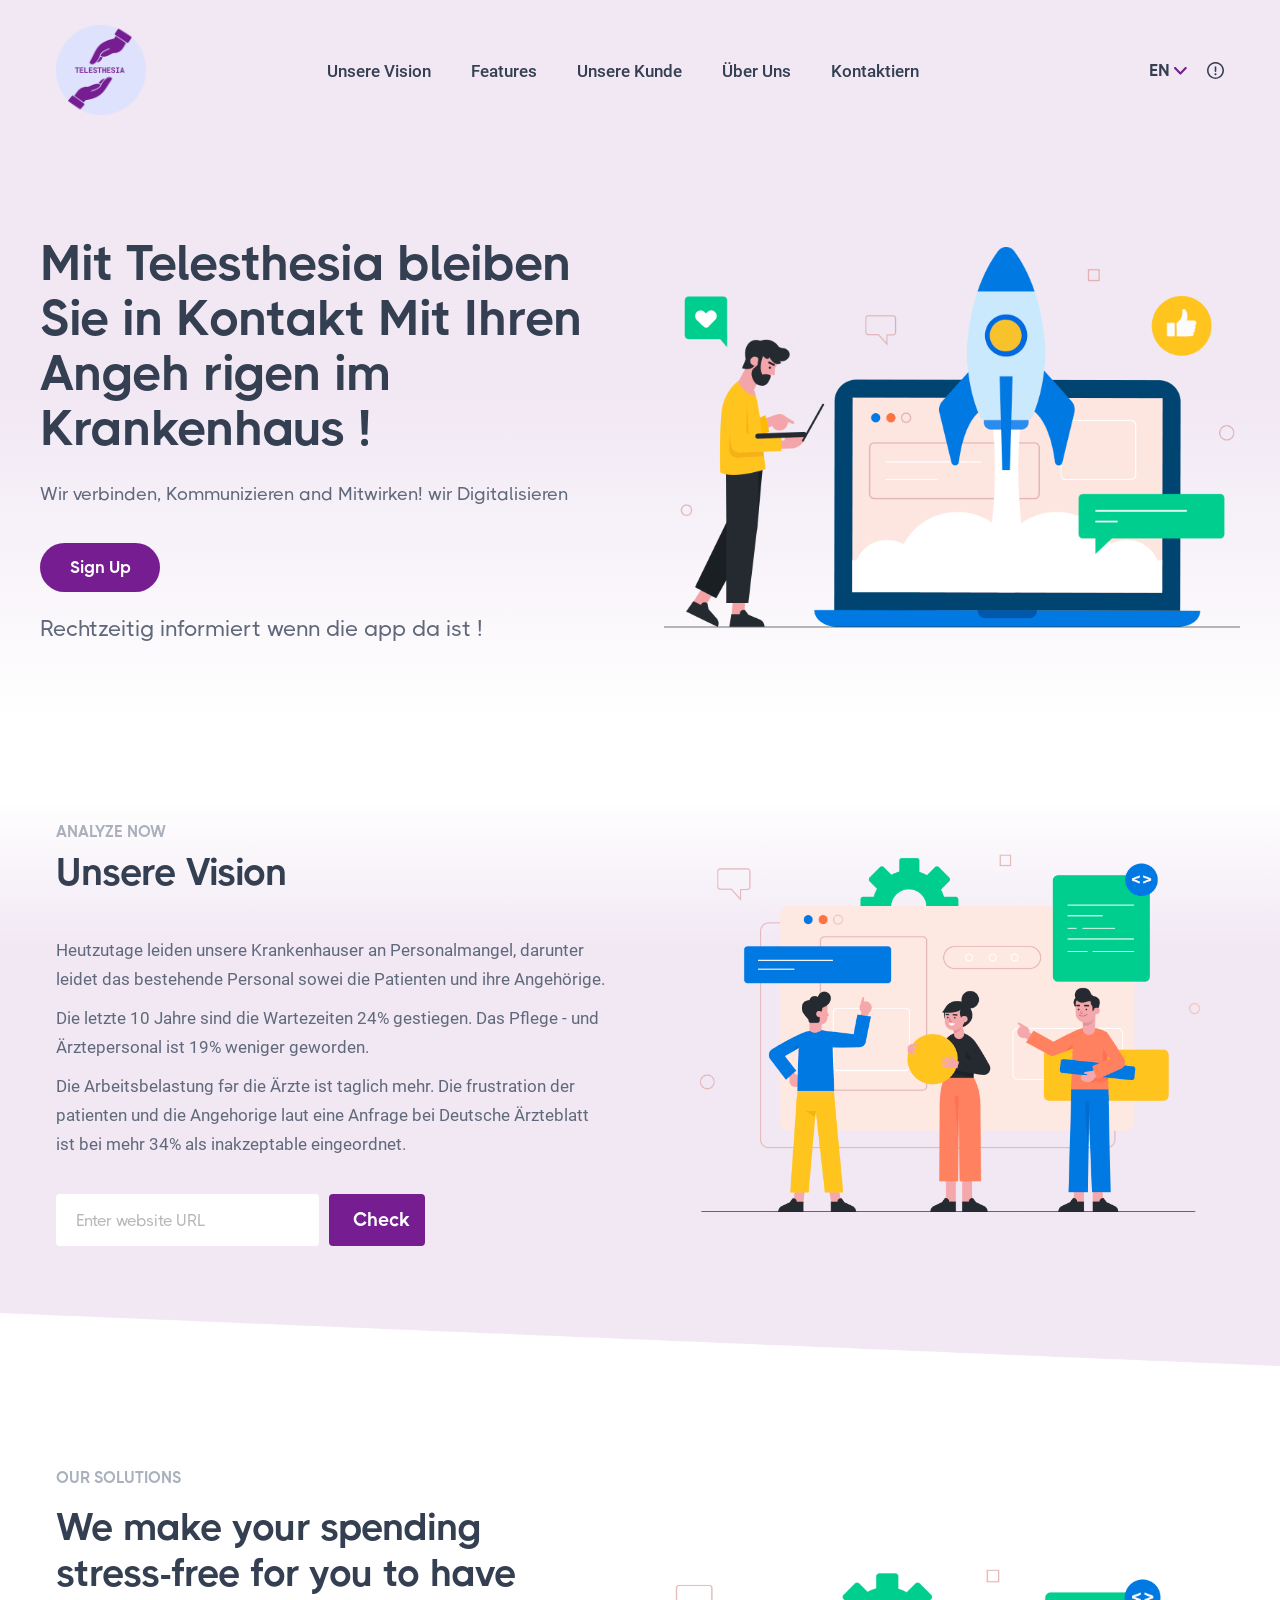
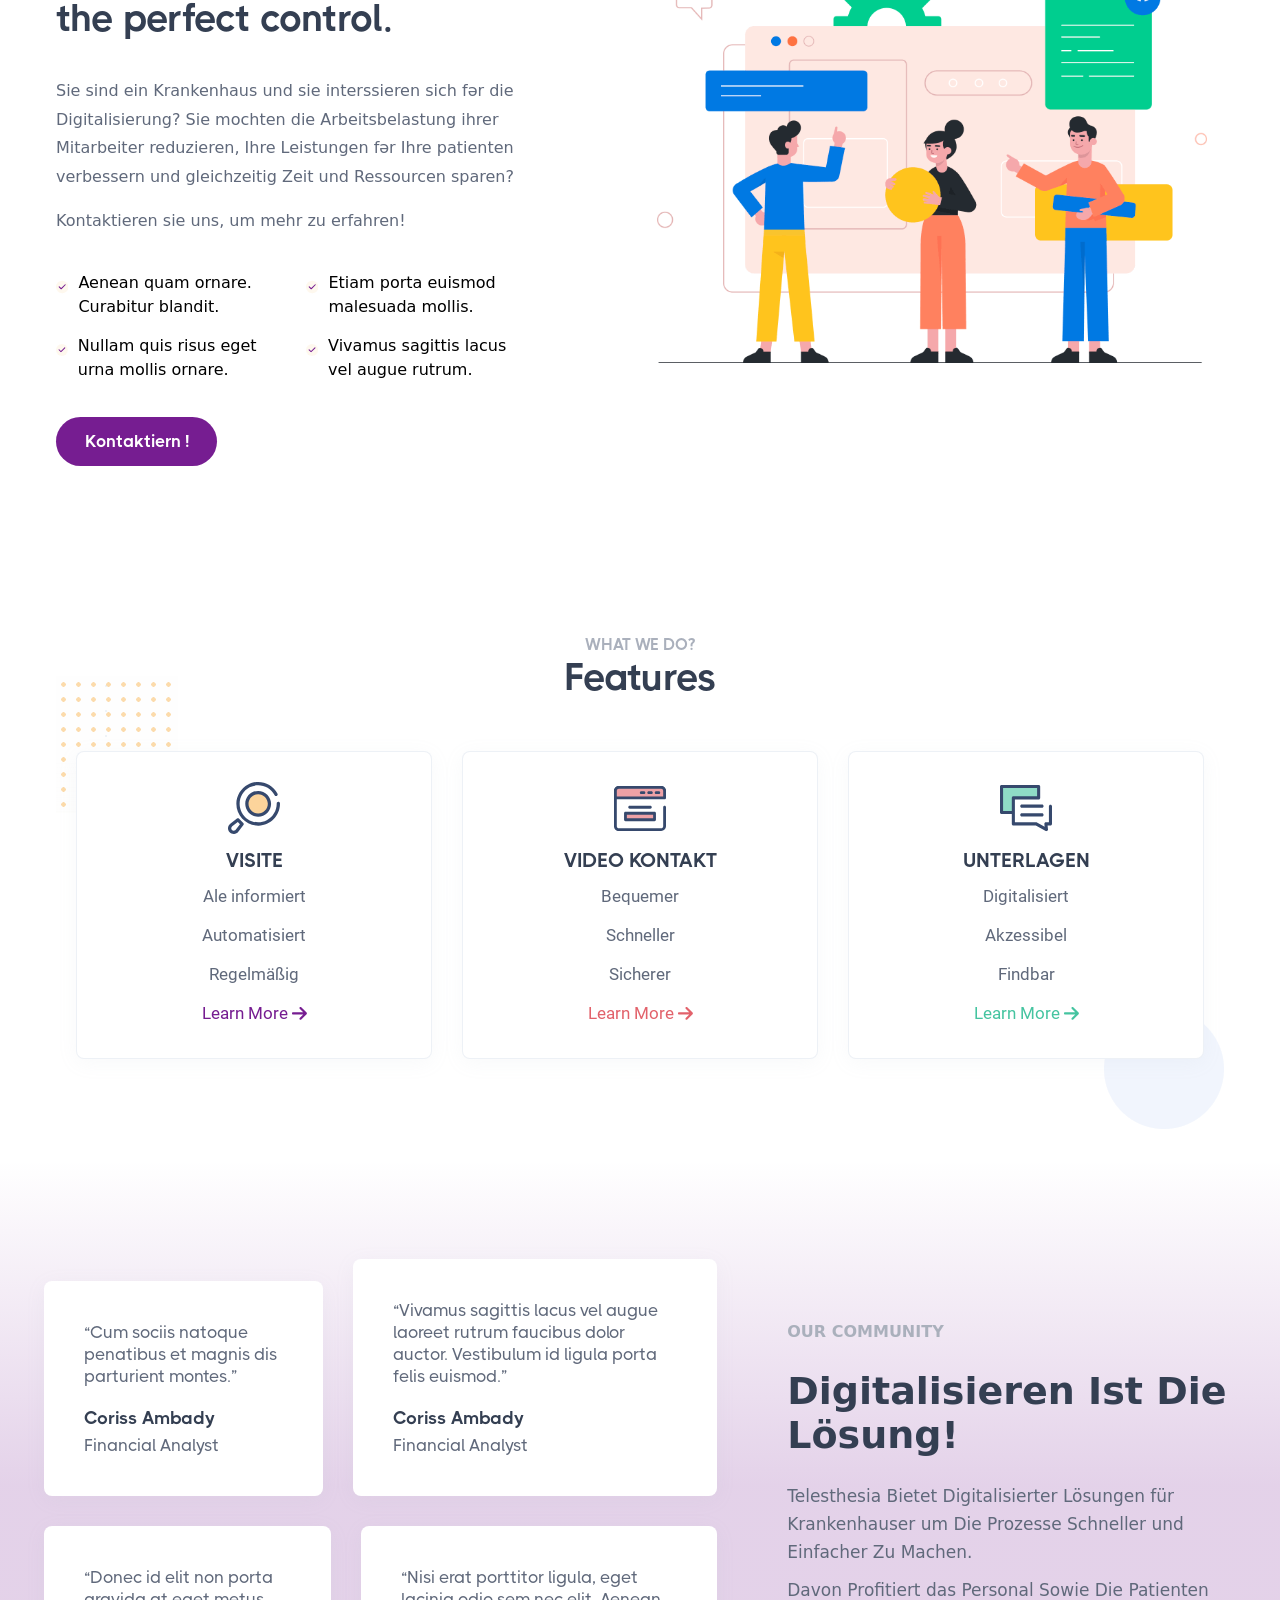
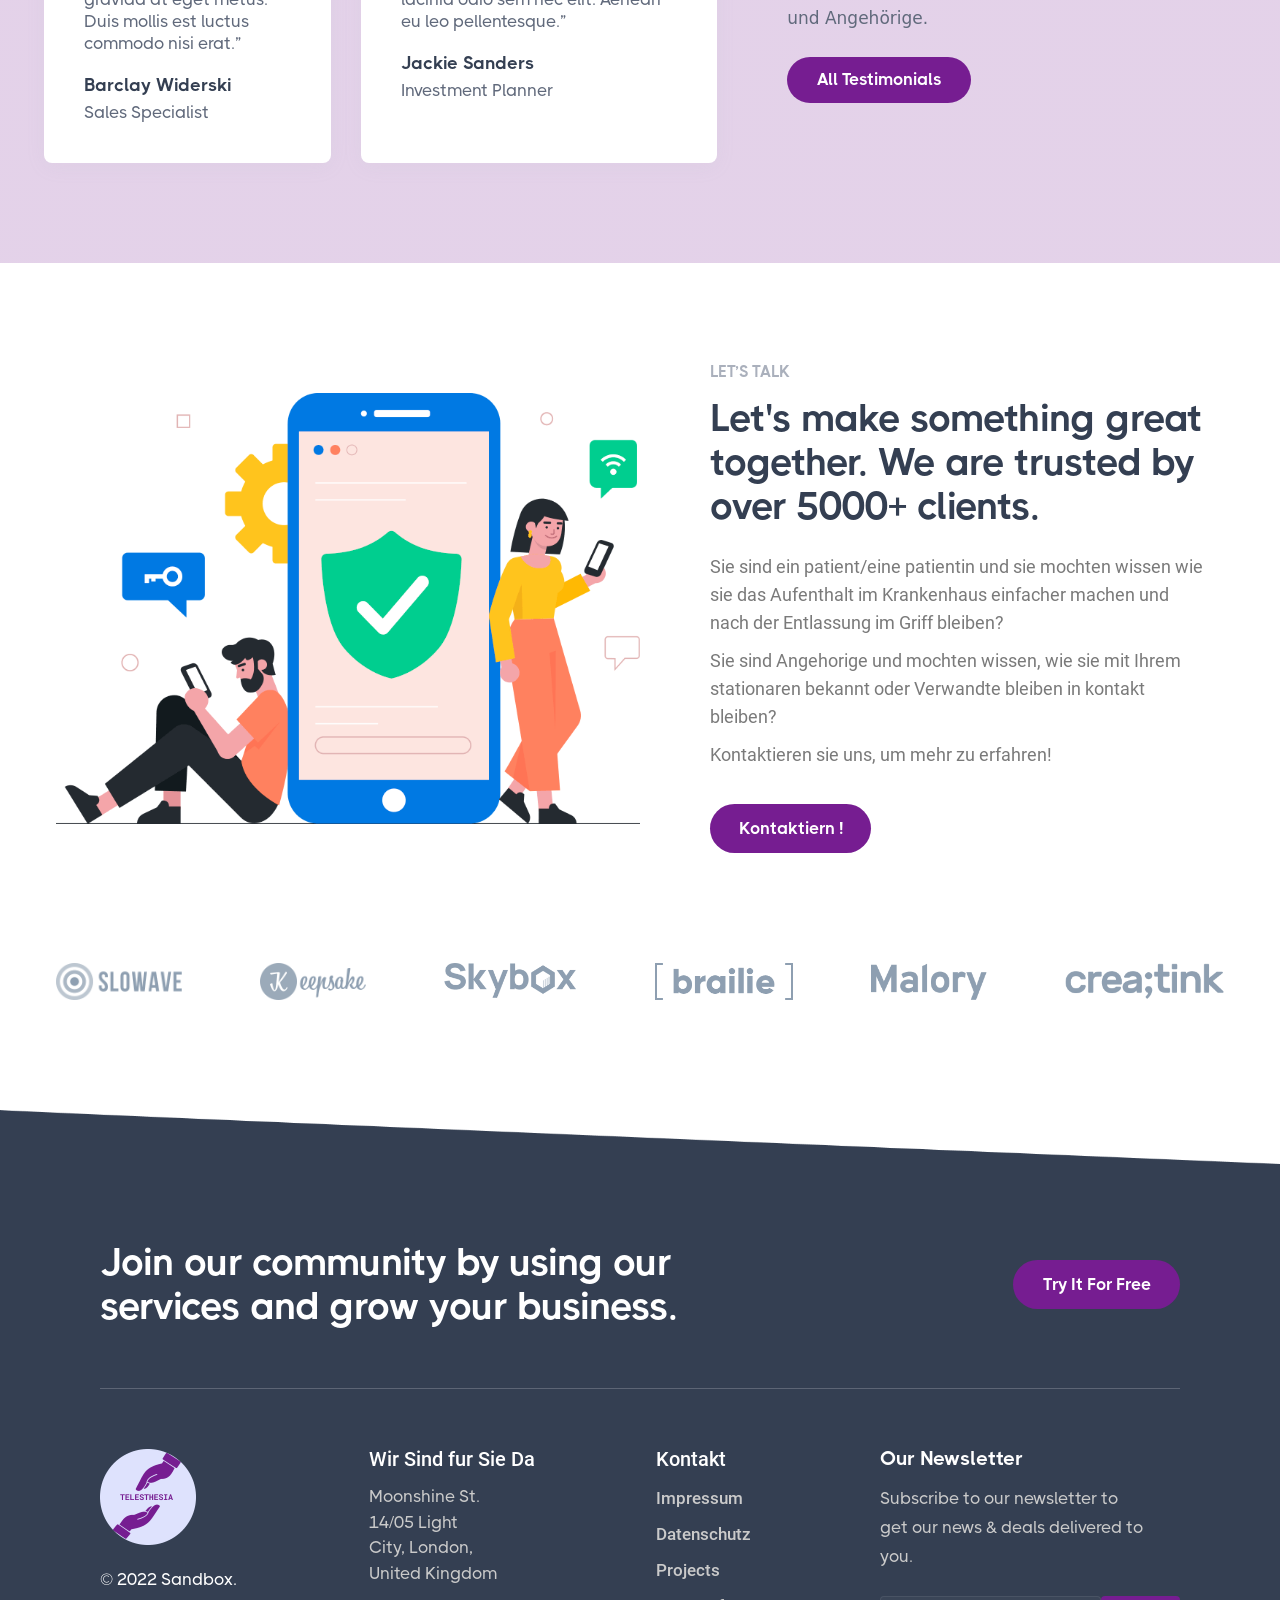
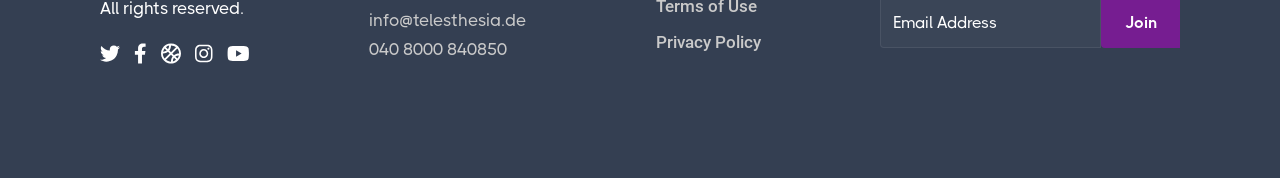
==== index.html @ b887daf3 "add project on github" ====
<!doctype html>
<html lang="en">

<head>
  <meta charset="utf-8" />
  <meta name="description" content="for practice.">
  <meta name="viewport" content="width=device-width,initial-scale=1" />
  <title>TELESTHESIA</title>
  <link rel="stylesheet" href="./assets/css/output.css" />

</head>

<body class="overflow-x-hidden">
  <header id="navbar"
    class="w-full h-auto py-10 items-center lg:py-20 bg-transparent fixed top-0 left-0 z-50 transition-all duration-300">
    <div class="container w-full items-center   ">

      <div
        class="inner relative flex justify-between items-center xxsm:w-full xsm:w-full sm:w-full w-full h-60 lg:h-100">

        <a href="#" class="w-60 h-60 lg:w-90 lg:h-90 shrink-0 flex items-center">
          <img src="./assets/images/LOGO@2x.png" alt="logo" class="w-full h-auto object-contain">
        </a>

        <nav id="mobile-menu"
          class="hidden absolute top-full left-0 w-full bg-white h-auto shadow-xl border-t border-gray-100 lg:border-none lg:shadow-none lg:bg-transparent lg:static lg:block lg:w-auto mt-4 lg:mt-0 rounded-b-lg lg:rounded-none z-40">
          <ul class="flex flex-col lg:flex-row   gap-20 lg:gap-40 py-25 lg:py-0 items-center justify-center">
            <li
              class="font-roboto font-bold text-[17px] h-26 leading-29 text-body border-b-2 border-transparent hover:text-primary hover:border-b-primary transition-all duration-300 ease-in-out">
              <a href="#">Unsere Vision</a>
            </li>
            <li
              class="font-roboto font-bold text-[17px] h-26 leading-29 text-body border-b-2 border-transparent hover:text-primary hover:border-b-primary transition-all duration-300 ease-in-out">
              <a href="#">Features</a>
            </li>
            <li
              class="font-roboto font-bold text-[17px] h-26 leading-29 text-body border-b-2 border-transparent hover:text-primary hover:border-b-primary transition-all duration-300 ease-in-out">
              <a href="#">Unsere Kunde</a>
            </li>
            <li
              class="font-roboto font-bold text-[17px] h-26 leading-29 text-body border-b-2 border-transparent hover:text-primary hover:border-b-primary transition-all duration-300 ease-in-out">
              <a href="#">Über Uns</a>
            </li>
            <li
              class="font-roboto font-bold text-[17px] h-26 leading-29 text-body border-b-2 border-transparent hover:text-primary hover:border-b-primary transition-all duration-300 ease-in-out">
              <a href="#">Kontaktiern</a>
            </li>
          </ul>
        </nav>






        <div class="flex flex-row items-center gap-10 sm:gap-20">

          <div class="h-30 w-30">
            <button id="menu-btn" class="block lg:hidden text-primary focus:outline-none z-50">
              <svg class="w-30 h-30 sm:w-30 sm:h-30" fill="none" stroke="currentColor" viewBox="0 0 24 24"
                xmlns="http://www.w3.org/2000/svg">
                <path stroke-linecap="round" stroke-linejoin="round" stroke-width="2" d="M4 6h16M4 12h16M4 18h16">
                </path>
              </svg>
            </button>
          </div>

          <div class="w-auto h-29 flex flex-row gap-15 sm:gap-20 items-center">

            <div class="relative flex items-center">

              <button id="lang-btn"
                class="w-auto h-auto flex flex-row gap-4 items-center cursor-pointer focus:outline-none">
                <p id="current-lang" class="font-thicccboi font-bold text-[15px] sm:text-[17px] leading-29 text-body">EN
                </p>
                <svg width="13" height="8" viewBox="0 0 13 8" fill="none" xmlns="http://www.w3.org/2000/svg"
                  class="mt-1">
                  <path
                    d="M6.375 7.4375C6.64062 7.4375 6.90625 7.33789 7.13867 7.13867L12.4512 1.82617C12.6504 1.62695 12.75 1.36133 12.75 1.0625C12.75 0.796875 12.6504 0.53125 12.4512 0.298828C12.2188 0.0996094 11.9531 0 11.6875 0C11.3887 0 11.123 0.0996094 10.9238 0.298828L6.375 4.88086L1.82617 0.298828C1.59375 0.0996094 1.32812 0 1.0625 0C0.763672 0 0.498047 0.0996094 0.298828 0.298828C0.0996094 0.53125 0 0.796875 0 1.0625C0 1.36133 0.0996094 1.62695 0.298828 1.82617L5.61133 7.13867C5.81055 7.33789 6.07617 7.4375 6.375 7.4375Z"
                    fill="#761D91" />
                </svg>
              </button>

              <div id="lang-menu"
                class="hidden absolute top-full right-0 mt-15 bg-white shadow-lg border border-gray-100 rounded-md overflow-hidden z-50 min-w-80">
                <ul class="flex flex-col text-center">
                  <li><a href="#"
                      class="lang-option block px-15 py-10 font-thicccboi font-bold text-[15px] text-body hover:bg-gray-50 hover:text-primary transition-colors">EN</a>
                  </li>
                  <li><a href="#"
                      class="lang-option block px-15 py-10 font-thicccboi font-bold text-[15px] text-body hover:bg-gray-50 hover:text-primary transition-colors">DE</a>
                  </li>

                </ul>
              </div>

            </div>

            <svg width="17" height="17" viewBox="0 0 17 17" fill="none" xmlns="http://www.w3.org/2000/svg"
              class="cursor-pointer">
              <path
                d="M8.5 0C10.0938 0.0332031 11.5215 0.431641 12.7832 1.16211C14.0449 1.92578 15.0742 2.95508 15.8379 4.2168C16.5684 5.47852 16.9668 6.90625 17 8.5C16.9668 10.0938 16.5684 11.5215 15.8379 12.7832C15.0742 14.0781 14.0449 15.1074 12.7832 15.8379C11.5215 16.6016 10.0938 17 8.5 17C6.90625 17 5.47852 16.6016 4.2168 15.8379C2.92188 15.1074 1.89258 14.0781 1.16211 12.7832C0.398438 11.5215 0 10.0938 0 8.5C0 6.90625 0.398438 5.47852 1.16211 4.2168C1.89258 2.95508 2.92188 1.92578 4.2168 1.16211C5.47852 0.431641 6.90625 0.0332031 8.5 0ZM8.5 15.4062C10.4258 15.373 12.0527 14.709 13.3809 13.3809C14.6758 12.0859 15.3398 10.459 15.4062 8.5C15.3398 6.57422 14.6758 4.94727 13.3809 3.61914C12.0527 2.32422 10.4258 1.66016 8.5 1.59375C6.54102 1.66016 4.91406 2.32422 3.61914 3.61914C2.29102 4.94727 1.62695 6.57422 1.59375 8.5C1.62695 10.459 2.29102 12.0859 3.61914 13.3809C4.91406 14.709 6.54102 15.373 8.5 15.4062ZM8.5 10.0938C8.00195 10.0605 7.73633 9.79492 7.70312 9.29688V5.04688C7.73633 4.58203 8.00195 4.31641 8.5 4.25C8.96484 4.31641 9.23047 4.58203 9.29688 5.04688V9.29688C9.23047 9.79492 8.96484 10.0605 8.5 10.0938ZM8.5 11.1895C8.76562 11.1895 9.03125 11.2891 9.23047 11.4883C9.42969 11.6875 9.5293 11.9531 9.5293 12.252C9.5293 12.5508 9.42969 12.7832 9.23047 12.9824C9.03125 13.1816 8.76562 13.2812 8.5 13.2812C8.20117 13.2812 7.96875 13.1816 7.76953 12.9824C7.57031 12.7832 7.4707 12.5508 7.4707 12.252C7.4707 11.9531 7.57031 11.6875 7.76953 11.4883C7.96875 11.2891 8.20117 11.1895 8.5 11.1895Z"
                fill="#343F52" />
            </svg>

          </div>



        </div>
      </div>
    </div>
  </header>
  <main>
    <section class="pt-150 md:pt-180 px-15 lg:pt-200 xl:pt-236 relative gradient md:pb-75 pb-100">
      <div class="container mx-auto px-4 lg:px-0">
        <div class="inner flex flex-col lg:flex-row items-center justify-between gap-40 lg:gap-48">
          <div class="hero-left w-full lg:w-1/2 flex flex-col gap-35">

            <div class="content w-full max-w-667 flex flex-col gap-25">

              <h1 class="text-h1 text-heading font-thicccboi m-0">
                Mit Telesthesia bleiben Sie in Kontakt Mit Ihren Angeh rigen im Krankenhaus !
              </h1>

              <div class="text-t_18 text-subtext font-medium font-thicccboi">
                <p>
                  Wir verbinden, Kommunizieren and Mitwirken! wir Digitalisieren
                </p>
              </div>

            </div>

            <div class="flex flex-col gap-20">
              <button
                class="w-120 h-49 bg-primary  rounded-full flex items-center cursor-pointer justify-center  text-white font-bold font-thicccboi text-[17px] transition-all duration-300 ease-in-out hover:text-primary  hover:bg-transparent hover:border hover:border-primary">
                <a> Sign Up</a>
              </button>
              <p class="text-subtext font-thicccboi font-medium text-[16px] sm:text-t_18 md:text-[22px]">Rechtzeitig
                informiert wenn die
                app
                da ist !</p>
            </div>

          </div>

          <div class="hero-img w-full lg:w-1/2 flex justify-center lg:justify-end"> <img
              src="./assets/images/54e0adab4e2e31ee8f7c35c6099d3b1ac47a106c.png" alt=""
              class="w-full max-w-600 lg:max-w-none h-auto object-contain">
          </div>

        </div>
      </div>

    </section>




    <section class="pt-50  md:pt-180 lg:pt-200 xl:pt-100 xl:pb-120 relative gradient-two pb-80">
      <img src="./assets/images/Vector1.png" alt="" class="absolute bottom-0 left-0 w-full">
      <div class="container">

        <div class="inner flex flex-col lg:flex-row items-center justify-between gap-60 lg:gap-70">


          <div class="w-full lg:w-1/2 flex flex-col gap-35 items-start">

            <div class="flex flex-col">
              <p class="font-thicccboi font-bold text-[16px] text-secondary ">ANALYZE NOW</p>
              <p class="font-thicccboi font-bold text-[38px] text-body spacer-[0%]">Unsere Vision</p>
            </div>

            <div class="second-list">
              <ul>
                <li>
                  Heutzutage leiden unsere Krankenhauser an Personalmangel, darunter
                  leidet das bestehende Personal sowei die Patienten und ihre Angehörige.
                </li>
                <li>Die letzte 10 Jahre sind die Wartezeiten 24% gestiegen. Das Pflege - und Ärztepersonal ist 19%
                  weniger geworden.</li>
                <li>Die Arbeitsbelastung fər die Ärzte ist taglich mehr. Die frustration der patienten und die
                  Angehorige laut eine Anfrage bei Deutsche Ärzteblatt ist bei mehr 34% als inakzeptable eingeordnet.
                </li>
              </ul>
            </div>

            <div class="input flex w-full">
              <form class="flex flex-wrap gap-10 w-full">
                <input type="text" placeholder="Enter website URL" id="search" name="search" class="w-full max-w-263" />
                <button type="submit" name="submit"
                  class="font-thicccboi font-bold text-[19px] text-white hover:text-primary">
                  Check</button>
              </form>
            </div>
          </div>

          <div class="w-full lg:w-1/2 flex justify-center">
            <img src="./assets/images/second.png.png" alt="second-bg" class="w-full max-w-500 h-auto object-contain">
          </div>

        </div>

      </div>
    </section>


    <section class=" relative pt-70 md:pt-180 lg:pt-200 xl:pt-100 pb-70">

      <div class="container">

        <div class="inner flex flex-col lg:flex-row items-center justify-between gap-60 lg:gap-70">


          <div class="w-full lg:w-470 flex flex-col gap-35">


            <div class="flex flex-col gap-15">

              <p class="font-thicccboi font-bold text-[16px] text-secondary">
                OUR SOLUTIONS
              </p>

              <h2 class="font-thicccboi font-bold text-[30px] md:text-[38px] text-body leading-[1.2]">
                We make your spending stress-free for you to have the perfect control.
              </h2>

            </div>

            <div class="flex flex-col gap-15 text-subtext leading-[1.8]">

              <p>
                Sie sind ein Krankenhaus und sie interssieren sich fər die Digitalisierung? Sie mochten die
                Arbeitsbelastung ihrer Mitarbeiter reduzieren, Ihre Leistungen fər Ihre patienten verbessern und
                gleichzeitig Zeit und Ressourcen sparen?
              </p>

              <p>
                Kontaktieren sie uns, um mehr zu erfahren!
              </p>

            </div>


            <div class="w-full">

              <ul class="grid grid-cols-1 sm:grid-cols-2 gap-x-30 gap-y-15">

                <li class="flex items-start gap-10">
                  <svg width="20" height="32" viewBox="0 0 20 32" fill="none" xmlns="http://www.w3.org/2000/svg">
                    <rect y="6" width="20" height="20" rx="10" fill="#FAB758" fill-opacity="0.1" />
                    <path
                      d="M15.6875 12.375C15.6875 12.1465 15.5859 11.9434 15.4336 11.791C15.2812 11.6387 15.0781 11.5625 14.875 11.5625C14.6465 11.5625 14.4434 11.6387 14.291 11.791L8.375 17.7324L5.70898 15.041C5.53125 14.8887 5.32812 14.8125 5.125 14.8125C4.89648 14.8125 4.71875 14.8887 4.56641 15.041C4.38867 15.1934 4.3125 15.3965 4.3125 15.625C4.3125 15.8535 4.38867 16.0566 4.54102 16.209L7.79102 19.459C7.94336 19.6113 8.14648 19.6875 8.375 19.6875C8.57812 19.6875 8.78125 19.6113 8.95898 19.459L15.459 12.959C15.6113 12.8066 15.6875 12.6035 15.6875 12.375Z"
                      fill="#761D91" />
                  </svg>

                  <span>Aenean quam ornare.
                    Curabitur blandit.</span>
                </li>

                <li class="flex items-start gap-10">
                  <svg width="20" height="32" viewBox="0 0 20 32" fill="none" xmlns="http://www.w3.org/2000/svg">
                    <rect y="6" width="20" height="20" rx="10" fill="#FAB758" fill-opacity="0.1" />
                    <path
                      d="M15.6875 12.375C15.6875 12.1465 15.5859 11.9434 15.4336 11.791C15.2812 11.6387 15.0781 11.5625 14.875 11.5625C14.6465 11.5625 14.4434 11.6387 14.291 11.791L8.375 17.7324L5.70898 15.041C5.53125 14.8887 5.32812 14.8125 5.125 14.8125C4.89648 14.8125 4.71875 14.8887 4.56641 15.041C4.38867 15.1934 4.3125 15.3965 4.3125 15.625C4.3125 15.8535 4.38867 16.0566 4.54102 16.209L7.79102 19.459C7.94336 19.6113 8.14648 19.6875 8.375 19.6875C8.57812 19.6875 8.78125 19.6113 8.95898 19.459L15.459 12.959C15.6113 12.8066 15.6875 12.6035 15.6875 12.375Z"
                      fill="#761D91" />
                  </svg>

                  <span>Etiam porta euismod malesuada mollis.</span>
                </li>

                <li class="flex items-start gap-10">
                  <svg width="20" height="32" viewBox="0 0 20 32" fill="none" xmlns="http://www.w3.org/2000/svg">
                    <rect y="6" width="20" height="20" rx="10" fill="#FAB758" fill-opacity="0.1" />
                    <path
                      d="M15.6875 12.375C15.6875 12.1465 15.5859 11.9434 15.4336 11.791C15.2812 11.6387 15.0781 11.5625 14.875 11.5625C14.6465 11.5625 14.4434 11.6387 14.291 11.791L8.375 17.7324L5.70898 15.041C5.53125 14.8887 5.32812 14.8125 5.125 14.8125C4.89648 14.8125 4.71875 14.8887 4.56641 15.041C4.38867 15.1934 4.3125 15.3965 4.3125 15.625C4.3125 15.8535 4.38867 16.0566 4.54102 16.209L7.79102 19.459C7.94336 19.6113 8.14648 19.6875 8.375 19.6875C8.57812 19.6875 8.78125 19.6113 8.95898 19.459L15.459 12.959C15.6113 12.8066 15.6875 12.6035 15.6875 12.375Z"
                      fill="#761D91" />
                  </svg>

                  <span>Nullam quis risus eget urna mollis ornare.</span>
                </li>

                <li class="flex items-start gap-10">
                  <svg width="20" height="32" viewBox="0 0 20 32" fill="none" xmlns="http://www.w3.org/2000/svg">
                    <rect y="6" width="20" height="20" rx="10" fill="#FAB758" fill-opacity="0.1" />
                    <path
                      d="M15.6875 12.375C15.6875 12.1465 15.5859 11.9434 15.4336 11.791C15.2812 11.6387 15.0781 11.5625 14.875 11.5625C14.6465 11.5625 14.4434 11.6387 14.291 11.791L8.375 17.7324L5.70898 15.041C5.53125 14.8887 5.32812 14.8125 5.125 14.8125C4.89648 14.8125 4.71875 14.8887 4.56641 15.041C4.38867 15.1934 4.3125 15.3965 4.3125 15.625C4.3125 15.8535 4.38867 16.0566 4.54102 16.209L7.79102 19.459C7.94336 19.6113 8.14648 19.6875 8.375 19.6875C8.57812 19.6875 8.78125 19.6113 8.95898 19.459L15.459 12.959C15.6113 12.8066 15.6875 12.6035 15.6875 12.375Z"
                      fill="#761D91" />
                  </svg>

                  <span>Vivamus sagittis lacus vel augue rutrum.</span>
                </li>

              </ul>

            </div>

            <!-- Button -->
            <div>
              <button
                class=" cursor-pointer h-49 w-full sm:w-161 rounded-full bg-primary text-white font-thicccboi font-bold text-[17px] transition-all duration-300 ease-in-out hover:text-primary  hover:bg-transparent hover:border hover:border-primary">
                <a>Kontaktiern !</a>
              </button>
            </div>

          </div>

          <!-- RIGHT -->
          <div class="w-full lg:w-1/2 flex justify-center">

            <img src="./assets/images/second.png.png" alt="second-bg" class="w-full max-w-550 object-cover">

          </div>

        </div>

      </div>

    </section>






    <section class="relative pt-90 sm:pt-120 md:pt-150 lg:pt-200 xl:pt-100 pb-70 md:pb-100 overflow-hidden">

      <div class="container">


        <div class="relative flex flex-col gap-40 md:gap-50 justify-center items-center">
          <div class="w-auto h-auto">
            <div class=" flex flex-col gap-15px items-center justify-center">
              <p class="w-auto font-thicccboi font-bold text-[16px] leading-18 space-0 text-secondary ">WHAT WE DO?</p>
              <p
                class="w-auto font-thicccboi font-bold text-[28px] sm:text-[32px] md:text-[38px] leading-tight text-body">
                Features</p>
            </div>
          </div>

          <div class="hidden md:block absolute left-0 top-40 -z-11 pointer-events-none">
            <img src="./assets/images/d1.png" alt="d1-img" />
          </div>

          <div class="hidden md:block absolute right-0 -bottom-70 -z-10 pointer-events-none">
            <img src="./assets/images/d2.png" alt="d2-img" />
          </div>

          <div
            class="flex flex-col lg:flex-row items-stretch justify-center gap-20 sm:gap-25 lg:gap-30 w-full px-15 sm:px-20">

            <div class="box">
              <svg width="52" height="52" viewBox="0 0 52 52" fill="none" xmlns="http://www.w3.org/2000/svg">
                <g clip-path="url(#clip0_106_197)">
                  <path
                    d="M30.1943 43.6617C18.1389 43.6617 8.3584 33.8914 8.3584 21.8257C8.3584 13.6906 12.8779 6.23591 20.0889 2.46794C30.7631 -3.08753 43.9662 1.06638 49.5318 11.7406C49.9381 12.5531 49.6131 13.5382 48.8107 13.9445C48.0186 14.3406 47.0537 14.0359 46.6271 13.2539C41.8943 4.18434 30.6717 0.649969 21.6021 5.37263C12.5225 10.1156 9.0084 21.3078 13.7412 30.3875C18.474 39.4672 29.6764 42.9812 38.7561 38.2484C45.0225 34.9781 48.892 28.4172 48.7092 21.3484C48.6889 20.4445 49.41 19.6929 50.3139 19.6828C51.2178 19.6625 51.9592 20.3734 51.9795 21.2773C52.274 33.3429 42.7271 43.3672 30.6615 43.6617C30.5193 43.6515 30.3568 43.6617 30.1943 43.6617Z"
                    fill="#36496D" />
                  <path
                    d="M30.1742 33.1094C36.406 33.1094 41.4578 28.0576 41.4578 21.8258C41.4578 15.5941 36.406 10.5422 30.1742 10.5422C23.9425 10.5422 18.8906 15.5941 18.8906 21.8258C18.8906 28.0576 23.9425 33.1094 30.1742 33.1094Z"
                    fill="#FCD49B" />
                  <path
                    d="M30.1742 34.7445C23.0344 34.7445 17.2555 28.9554 17.2555 21.8257C17.2555 14.696 23.0445 8.90698 30.1742 8.90698C37.3039 8.90698 43.093 14.696 43.093 21.8257C43.0828 28.9554 37.3039 34.7343 30.1742 34.7445ZM30.1742 12.1773C24.8422 12.1773 20.5258 16.4937 20.5258 21.8257C20.5258 27.1578 24.8422 31.4742 30.1742 31.4742C35.5063 31.4742 39.8227 27.1578 39.8227 21.8257C39.8125 16.4937 35.4961 12.1773 30.1742 12.1773ZM5.73828 51.9898C2.56953 51.9898 0 49.4203 0 46.2515C0 44.464 0.832813 42.7781 2.25469 41.6914L8.96797 36.5625C9.61797 36.0648 10.5422 36.1257 11.1211 36.7046L15.2953 40.8789C15.8742 41.4578 15.9352 42.382 15.4375 43.032L10.3086 49.7453C9.30313 51.0554 7.77969 51.8781 6.12422 51.9898H5.73828ZM9.81094 40.0359L4.23516 44.2914C3.14844 45.114 2.925 46.6578 3.74766 47.7445C4.57031 48.8312 6.11406 49.0546 7.20078 48.232C7.38359 48.0898 7.54609 47.9273 7.68828 47.7445L11.9539 42.1687L9.81094 40.0359Z"
                    fill="#36496D" />
                </g>
                <defs>
                  <clipPath id="clip0_106_197">
                    <rect width="52" height="51.9898" fill="white" />
                  </clipPath>
                </defs>
              </svg>

              <div class="box-text">
                <p>VISITE</p>

                <p>Ale informiert</p>
                <p> Automatisiert</p>
                <p>Regelmäßig</p>

                <p style="color: #761D91; display: flex; align-items: center; gap: 4px;"><a href="#"> Learn More</a><svg
                    width="15" height="13" viewBox="0 0 15 13" fill="none" xmlns="http://www.w3.org/2000/svg">
                    <path
                      d="M14.5762 7.13867C14.7754 6.93945 14.875 6.67383 14.875 6.375C14.875 6.10938 14.7754 5.84375 14.5762 5.61133L9.26367 0.298828C9.03125 0.0996094 8.76562 0 8.5 0C8.20117 0 7.93555 0.0996094 7.73633 0.298828C7.53711 0.53125 7.4375 0.796875 7.4375 1.0625C7.4375 1.36133 7.53711 1.62695 7.73633 1.82617L11.2559 5.3125H1.0625C0.730469 5.3125 0.498047 5.41211 0.298828 5.61133C0.0996094 5.81055 0 6.07617 0 6.375C0 6.70703 0.0996094 6.93945 0.298828 7.13867C0.498047 7.33789 0.730469 7.4375 1.0625 7.4375H11.2559L7.73633 10.9238C7.53711 11.1562 7.4375 11.4219 7.4375 11.6875C7.4375 11.9863 7.53711 12.252 7.73633 12.4512C7.93555 12.6504 8.20117 12.75 8.5 12.75C8.76562 12.75 9.03125 12.6504 9.26367 12.4512L14.5762 7.13867Z"
                      fill="#761D91" />
                  </svg>
                </p>
              </div>
            </div>


            <div class="box">
              <svg width="52" height="52" viewBox="0 0 52 52" fill="none" xmlns="http://www.w3.org/2000/svg">
                <g clip-path="url(#clip0_107_359)">
                  <path
                    d="M47.1453 48.9719H4.84453C2.17344 48.9719 0 46.7984 0 44.1273V8.84453C0 6.17344 2.17344 4 4.84453 4H47.1453C49.8266 4 52 6.17344 52 8.84453C52 9.61641 51.3703 10.2461 50.5984 10.2562C49.8266 10.2562 49.1969 9.62656 49.1867 8.85469C49.1867 7.72734 48.2727 6.82344 47.1453 6.81328H4.84453C3.71719 6.81328 2.81328 7.72734 2.80313 8.85469V44.1273C2.80313 45.2547 3.71719 46.1688 4.84453 46.1688H47.1453C48.2727 46.1688 49.1867 45.2547 49.1867 44.1273V25.2672C49.1867 24.4953 49.8164 23.8656 50.5883 23.8555C51.3602 23.8555 51.9898 24.4852 52 25.257V44.1172C52 46.7984 49.8266 48.9719 47.1453 48.9719Z"
                    fill="#36496D" />
                  <path
                    d="M1.40137 8.84458V15.9438H50.5881V8.84458C50.5881 6.94536 49.0443 5.40161 47.1451 5.40161H4.84434C2.94512 5.40161 1.40137 6.94536 1.40137 8.84458Z"
                    fill="#EEA1A6" />
                  <path
                    d="M50.5984 17.3555H1.40156C0.629688 17.3555 0 16.7258 0 15.9539V8.84453C0 6.17344 2.17344 4 4.84453 4H47.1453C49.8266 4 52 6.17344 52 8.84453V15.9437C52 16.7258 51.3703 17.3555 50.5984 17.3555ZM2.81328 14.5422H49.1867V8.85469C49.1867 7.72734 48.2727 6.81328 47.1453 6.81328H4.85469C3.72734 6.81328 2.82344 7.72734 2.81328 8.84453V14.5422Z"
                    fill="#36496D" />
                  <path
                    d="M29.9306 12.0844H27.2595C26.4876 12.0844 25.8579 11.4547 25.8579 10.6828C25.8579 9.91094 26.4876 9.28125 27.2595 9.28125H29.9306C30.7024 9.28125 31.3321 9.91094 31.3321 10.6828C31.3423 11.4547 30.7126 12.0844 29.9306 12.0844ZM37.3853 12.0844H34.7142C33.9423 12.0844 33.3126 11.4547 33.3126 10.6828C33.3126 9.91094 33.9423 9.28125 34.7142 9.28125H37.3853C38.1571 9.28125 38.7868 9.91094 38.7868 10.6828C38.7868 11.4547 38.1571 12.0844 37.3853 12.0844ZM44.8298 12.0844H42.1587C41.3868 12.0844 40.7571 11.4547 40.7571 10.6828C40.7571 9.91094 41.3868 9.28125 42.1587 9.28125H44.8298C45.6017 9.28125 46.2313 9.91094 46.2313 10.6828C46.2415 11.4547 45.6118 12.0844 44.8298 12.0844Z"
                    fill="#36496D" />
                  <path d="M11.4561 31.2695H40.5436V37.7289H11.4561V31.2695Z" fill="#EEA1A6" />
                  <path
                    d="M40.5438 39.1306H11.4563C10.6844 39.1306 10.0547 38.5009 10.0547 37.729V31.2595C10.0547 30.4876 10.6844 29.8579 11.4563 29.8579H40.5438C41.3156 29.8579 41.9453 30.4876 41.9453 31.2595V37.729C41.9555 38.5009 41.3258 39.1306 40.5438 39.1306ZM12.8578 36.3274H39.1422V32.6712H12.8578V36.3274ZM36.3086 26.6282H15.6914C14.9195 26.6485 14.2695 26.0392 14.2492 25.2571C14.2289 24.4751 14.8383 23.8353 15.6203 23.8149H36.3188C37.0906 23.7946 37.7406 24.404 37.7609 25.186C37.7812 25.9681 37.1719 26.6079 36.3898 26.6282H36.3086Z"
                    fill="#36496D" />
                </g>
                <defs>
                  <clipPath id="clip0_107_359">
                    <rect width="52" height="44.9719" fill="white" transform="translate(0 4)" />
                  </clipPath>
                </defs>
              </svg>

              <div class="box-text">
                <p>VIDEO KONTAKT</p>

                <p>Bequemer</p>
                <p> Schneller</p>
                <p>Sicherer</p>

                <p style="color: #E2626B; display: flex; align-items: center; gap: 4px;"><a href="#"> Learn More</a><svg
                    width="15" height="13" viewBox="0 0 15 13" fill="none" xmlns="http://www.w3.org/2000/svg">
                    <path
                      d="M14.5762 7.13867C14.7754 6.93945 14.875 6.67383 14.875 6.375C14.875 6.10938 14.7754 5.84375 14.5762 5.61133L9.26367 0.298828C9.03125 0.0996094 8.76562 0 8.5 0C8.20117 0 7.93555 0.0996094 7.73633 0.298828C7.53711 0.53125 7.4375 0.796875 7.4375 1.0625C7.4375 1.36133 7.53711 1.62695 7.73633 1.82617L11.2559 5.3125H1.0625C0.730469 5.3125 0.498047 5.41211 0.298828 5.61133C0.0996094 5.81055 0 6.07617 0 6.375C0 6.70703 0.0996094 6.93945 0.298828 7.13867C0.498047 7.33789 0.730469 7.4375 1.0625 7.4375H11.2559L7.73633 10.9238C7.53711 11.1562 7.4375 11.4219 7.4375 11.6875C7.4375 11.9863 7.53711 12.252 7.73633 12.4512C7.93555 12.6504 8.20117 12.75 8.5 12.75C8.76562 12.75 9.03125 12.6504 9.26367 12.4512L14.5762 7.13867Z"
                      fill="#E2626B" />
                  </svg>
                </p>
              </div>
            </div>


            <div class="box">

              <svg width="52" height="52" viewBox="0 0 52 52" fill="none" xmlns="http://www.w3.org/2000/svg">
                <g clip-path="url(#clip0_107_364)">
                  <g clip-path="url(#clip1_107_364)">
                    <path d="M13.3557 15.8781H38.6447V4.5437H1.54395V30.5742H13.3557V15.8781Z" fill="#8FDCC6" />
                    <path
                      d="M50.4562 22.7437C49.6031 22.7437 48.9125 23.4344 48.9125 24.2875V40.3648H45.8961C45.043 40.3648 44.3523 41.0555 44.3523 41.9086C44.3523 41.9594 44.3523 42.0203 44.3625 42.0711L44.6469 44.8336L36.9586 40.5578C36.725 40.4258 36.4711 40.3648 36.207 40.3648H14.8992V17.4219H38.6445C39.4977 17.4219 40.1883 16.7312 40.1883 15.8781V4.54375C40.1883 3.69063 39.4977 3 38.6445 3H1.54375C0.690625 3 0 3.69063 0 4.54375V30.5742C0 31.4273 0.690625 32.118 1.54375 32.118H11.8016V41.9086C11.8016 42.7617 12.4922 43.4523 13.3453 43.4523H35.7906L45.7234 48.9672C46.4648 49.3836 47.4094 49.1094 47.8258 48.368C47.9781 48.0938 48.0492 47.7688 48.0086 47.4539L47.5922 43.4422H50.4461C51.2992 43.4422 51.9898 42.7516 51.9898 41.8984V24.2875C52 23.4344 51.3094 22.7437 50.4562 22.7437ZM3.0875 29.0305V6.0875H37.0906V14.3344H13.3555C12.5023 14.3344 11.8117 15.025 11.8117 15.8781V29.0305H3.0875Z"
                      fill="#36496D" />
                    <path
                      d="M42.0268 25.7093H21.7752C20.9221 25.7093 20.2314 25.0187 20.2314 24.1656C20.2314 23.3125 20.9221 22.6218 21.7752 22.6218H42.0268C42.8799 22.6218 43.5705 23.3125 43.5705 24.1656C43.5705 25.0187 42.8799 25.7093 42.0268 25.7093ZM42.0268 34.4335H21.7752C20.9221 34.4335 20.2314 33.7429 20.2314 32.8898C20.2314 32.0367 20.9221 31.3359 21.7752 31.3359H42.0268C42.8799 31.3359 43.5705 32.0265 43.5705 32.8796C43.5705 33.7328 42.8799 34.4335 42.0268 34.4335Z"
                      fill="#36496D" />
                  </g>
                </g>
                <defs>
                  <clipPath id="clip0_107_364">
                    <rect width="52" height="52" fill="white" />
                  </clipPath>
                  <clipPath id="clip1_107_364">
                    <rect width="52" height="46.1703" fill="white" transform="translate(0 3)" />
                  </clipPath>
                </defs>
              </svg>

              <div class="box-text">
                <p>UNTERLAGEN</p>

                <p>Digitalisiert</p>
                <p>Akzessibel</p>
                <p>Findbar</p>

                <p style="color: #45C4A0; display: flex; align-items: center; gap: 4px;"><a href="#"> Learn More</a><svg
                    width="15" height="13" viewBox="0 0 15 13" fill="none" xmlns="http://www.w3.org/2000/svg">
                    <path
                      d="M14.5762 7.13867C14.7754 6.93945 14.875 6.67383 14.875 6.375C14.875 6.10938 14.7754 5.84375 14.5762 5.61133L9.26367 0.298828C9.03125 0.0996094 8.76562 0 8.5 0C8.20117 0 7.93555 0.0996094 7.73633 0.298828C7.53711 0.53125 7.4375 0.796875 7.4375 1.0625C7.4375 1.36133 7.53711 1.62695 7.73633 1.82617L11.2559 5.3125H1.0625C0.730469 5.3125 0.498047 5.41211 0.298828 5.61133C0.0996094 5.81055 0 6.07617 0 6.375C0 6.70703 0.0996094 6.93945 0.298828 7.13867C0.498047 7.33789 0.730469 7.4375 1.0625 7.4375H11.2559L7.73633 10.9238C7.53711 11.1562 7.4375 11.4219 7.4375 11.6875C7.4375 11.9863 7.53711 12.252 7.73633 12.4512C7.93555 12.6504 8.20117 12.75 8.5 12.75C8.76562 12.75 9.03125 12.6504 9.26367 12.4512L14.5762 7.13867Z"
                      fill="#45C4A0" />
                  </svg>
                </p>
              </div>

            </div>
          </div>
        </div>
      </div>

      </div>

    </section>



    <section class="relative overflow-hidden gradient-three px-20 py-70 md:py-100">
      <div class="container mx-auto px-4">

        <div class="flex flex-col-reverse lg:flex-row items-center gap-50 lg:gap-70 w-full">

          <div class="w-full lg:w-[60%] flex flex-col gap-30">

            <div class="flex flex-col sm:flex-row lg:items-end gap-30 w-full">

              <div
                class="w-full sm:flex-1 lg:max-w-279 bg-white rounded-lg p-25 sm:p-40 shadow-[0px_4px_20px_0px_#ABB1BD14] flex flex-col gap-20">

                <p class="text-t_18 font-thicccboi leading-22 font-medium sm:text-[17px]  text-subtext">
                  “Cum sociis natoque penatibus et magnis dis parturient montes.”
                </p>

                <div class="mt-auto flex flex-col gap-5">
                  <p class="font-bold font-thicccboi leading-22  text-body text-t_18">
                    Coriss Ambady
                  </p>

                  <p class="text-subtext font-thicccboi font-medium text-[17px]  leading-22 sm:text-[17px]">
                    Financial Analyst
                  </p>
                </div>

              </div>

              <div
                class="w-full sm:flex-1 lg:max-w-404 bg-white rounded-lg p-25 sm:p-40 shadow-[0px_4px_20px_0px_#ABB1BD14] flex flex-col gap-20">

                <p class="text-t_18 font-thicccboi leading-22 font-medium sm:text-[17px]  text-subtext">
                  “Vivamus sagittis lacus vel augue laoreet rutrum faucibus dolor auctor. Vestibulum id ligula porta
                  felis euismod.”
                </p>

                <div class="mt-auto flex flex-col gap-5">
                  <p class="font-bold font-thicccboi leading-22  text-body text-t_18">
                    Coriss Ambady
                  </p>

                  <p class="text-subtext font-thicccboi font-medium text-[17px]  leading-22 sm:text-[17px]">
                    Financial Analyst
                  </p>
                </div>

              </div>

            </div>

            <div class="flex flex-col sm:flex-row lg:justify-center gap-30 w-full">

              <div
                class="w-full sm:flex-1 lg:max-w-287 bg-white rounded-lg p-25 sm:p-40 shadow-[0px_4px_20px_0px_#ABB1BD14] flex flex-col gap-20">

                <p class="text-t_18 font-thicccboi leading-22 font-medium sm:text-[17px]  text-subtext">
                  “Donec id elit non porta gravida at eget metus. Duis mollis est luctus commodo nisi erat.”
                </p>

                <div class="mt-auto flex flex-col gap-5">

                  <p class="font-bold font-thicccboi leading-22  text-body text-t_18">
                    Barclay Widerski
                  </p>

                  <p class="text-subtext font-thicccboi font-medium text-[17px]  leading-22 sm:text-[17px]">
                    Sales Specialist
                  </p>

                </div>

              </div>

              <div
                class="w-full sm:flex-1 lg:max-w-404 bg-white rounded-lg p-25 sm:p-40 shadow-[0px_4px_20px_0px_#ABB1BD14] not-last:flex flex flex-col gap-20">

                <p class="text-t_18 font-thicccboi leading-22 font-medium sm:text-[17px]  text-subtext">
                  “Nisi erat porttitor ligula, eget lacinia odio sem nec elit. Aenean eu leo pellentesque.”
                </p>

                <div class=" flex flex-col gap-5">

                  <p class="font-bold font-thicccboi leading-22  text-body text-t_18">
                    Jackie Sanders
                  </p>

                  <p class="text-subtext font-thicccboi font-medium text-[17px]  leading-22 sm:text-[17px]">
                    Investment Planner
                  </p>

                </div>

              </div>

            </div>

          </div>


          <div class="w-full lg:w-[40%] flex flex-col gap-25">

            <p class="text-secondary font-bold text-[14px] sm:text-[16px]">
              OUR COMMUNITY
            </p>

            <h2 class="font-bold text-[28px] sm:text-[34px] lg:text-[38px] leading-44 text-body">
              Digitalisieren Ist Die Lösung!
            </h2>

            <div class="flex flex-col gap-10">

              <p class="text-subtext text-[15px] sm:text-[17px] leading-28">
                Telesthesia Bietet Digitalisierter Lösungen für Krankenhauser um Die Prozesse Schneller und Einfacher Zu
                Machen.
              </p>

              <p class="text-subtext text-[15px] sm:text-[17px] leading-28">
                Davon Profitiert das Personal Sowie Die Patienten und Angehörige.
              </p>

            </div>

            <button
              class=" cursor-pointer w-fit px-30 py-10 rounded-full bg-primary text-white font-bold font-thicccboi  text-[17px] transition-all duration-300 ease-in-out hover:text-primary  hover:bg-transparent hover:border hover:border-primary">
              <a class="">All Testimonials</a>
            </button>
          </div>

        </div>
      </div>
    </section>



    <section class="w-full relative py-70  md:py-150 lg:py-100 px-4 md:px-0">
      <div class="container mx-auto flex flex-col gap-60 lg:gap-100">

        <div class="w-full h-auto flex flex-col lg:flex-row items-center lg:items-stretch gap-40 lg:gap-70">

          <div class="w-full lg:w-1/2 flex justify-center lg:justify-start">
            <img src="./assets/images/last-bg.png" alt="last-bg"
              class="w-full max-w-500 lg:max-w-none h-auto object-contain" />
          </div>

          <div class="w-full lg:w-1/2 max-w-494 flex flex-col gap-35">
            <div class="h-auto w-full flex flex-col gap-25 justify-between">

              <div class="h-auto w-full flex flex-col gap-15 justify-between">
                <p class="font-thicccboi font-bold text-[16px] leading-18 text-secondary">LET’S TALK</p>
                <p
                  class="font-thicccboi font-bold text-[28px] sm:text-[32px] md:text-[38px] leading-tight md:leading-44 text-body">
                  Let's make something great together. We are trusted by over 5000+ clients.
                </p>
              </div>

              <div class="h-auto w-full flex flex-col gap-10 justify-between">
                <p class="font-roboto font-normal text-[16px] sm:text-t_18 leading-28 text-[#7A7A7A] text-left">
                  Sie sind ein patient/eine patientin und sie mochten wissen wie sie das Aufenthalt im Krankenhaus
                  einfacher machen und nach der Entlassung im Griff bleiben?
                </p>
                <p class="font-roboto font-normal text-[16px] sm:text-t_18 leading-28 text-[#7A7A7A] text-left">
                  Sie sind Angehorige und mochten wissen, wie sie mit Ihrem stationaren bekannt oder Verwandte bleiben
                  in kontakt bleiben?
                </p>
                <p class="font-roboto font-normal text-[16px] sm:text-t_18 leading-28 text-[#7A7A7A] text-left">
                  Kontaktieren sie uns, um mehr zu erfahren!
                </p>
              </div>

            </div>

            <button
              class=" cursor-pointer w-full sm:w-161 h-49 rounded-[100px] bg-primary flex items-center justify-center transition-all duration-300 ease-in-out hover:text-primary  hover:bg-transparent hover:border hover:border-primary text-white text-center font-thicccboi font-bold text-[17px] leading-29">
              <a class="">Kontaktiern
                !</a>
            </button>

          </div>
        </div>

        <div
          class="flex flex-row overflow-x-auto snap-x snap-mandatory gap-20 lg:gap-0 lg:justify-between items-center w-full h-auto no-scrollbar py-10 px-4 lg:px-0">

          <img src="./assets/images/1.png" alt="firm-img"
            class="snap-center shrink-0 w-[45%] sm:w-[30%] lg:w-auto h-25 sm:h-30 md:h-37 object-contain" />
          <img src="./assets/images/2.png" alt="firm-img"
            class="snap-center shrink-0 w-[45%] sm:w-[30%] lg:w-auto h-25 sm:h-30 md:h-37 object-contain" />
          <img src="./assets/images/3.png" alt="firm-img"
            class="snap-center shrink-0 w-[45%] sm:w-[30%] lg:w-auto h-25 sm:h-30 md:h-37 object-contain" />
          <img src="./assets/images/4.png" alt="firm-img"
            class="snap-center shrink-0 w-[45%] sm:w-[30%] lg:w-auto h-25 sm:h-30 md:h-37 object-contain" />
          <img src="./assets/images/5.png" alt="firm-img"
            class="snap-center shrink-0 w-[45%] sm:w-[30%] lg:w-auto h-25 sm:h-30 md:h-37 object-contain" />
          <img src="./assets/images/6.png" alt="firm-img"
            class="snap-center shrink-0 w-[45%] sm:w-[30%] lg:w-auto h-25 sm:h-30 md:h-37 object-contain" />

        </div>
      </div>

    </section>



    <section class="w-full relative px-15 pt-100 pb-100 xl:pt-130 lg:pr-100 lg:pl-100 bg-body overflow-hidden">

      <img src="./assets/images/Vector-2.png" alt="" class="absolute top-0 left-0 w-full">
      <div class="container p-0 relative z-10">
        <div class="w-full flex flex-col gap-60 justify-between">

          <div class="w-full flex flex-col gap-60 justify-between">
            <div class="w-full flex flex-col lg:flex-row justify-between items-start lg:items-center gap-30 lg:gap-0">

              <p
                class="w-full lg:w-581 font-thicccboi font-bold text-[28px] lg:text-[38px] leading-tight lg:leading-44 text-white">
                Join our community by using our services and grow your business.
              </p>

              <button type="submit" id="" name=""
                class="items-end bg-primary w-167 h-49 rounded-[100px] cursor-pointer text-white font-bold font-thicccboi text-[17px] leading-29 text-center transition-all duration-300 ease-in-out hover:text-primary  hover:bg-white  hover:border-primary">
                <a class="">Try It For
                  Free</a>
              </button>
            </div>

            <hr class="text-white w-full opacity-20">
          </div>

          <div class="w-full h-auto lg:h-229 justify-between flex flex-col lg:flex-row gap-50 lg:gap-0">

            <div class="max-w-150 w-full h-auto flex flex-col gap-20">
              <img src="./assets/images/LOGO@2x.png" alt="logo" class="h-96 w-96 ">
              <p class="font-thicccboi font-medium text-[17px] leading-29 text-white">© 2022 Sandbox. All rights
                reserved.</p>

              <div >
                <svg width="150" height="21" viewBox="0 0 150 21"  fill="none" xmlns="http://www.w3.org/2000/svg">
                  <a href="#" aria-label="twitter">
                    <path class="hover:fill-primary transition-all duration-300 ease-in-out"
                      d="M17.9297 6.4375C18.7109 5.85156 19.4141 5.14844 20 4.28906C19.2188 4.64062 18.4375 4.875 17.6562 4.95312C18.5156 4.40625 19.1016 3.66406 19.4531 2.6875C18.6328 3.15625 17.7734 3.50781 16.8359 3.66406C16.0547 2.84375 15.0391 2.41406 13.8281 2.375C12.6562 2.41406 11.7188 2.80469 10.9375 3.58594C10.1562 4.36719 9.76562 5.34375 9.76562 6.47656C9.76562 6.78906 9.76562 7.10156 9.84375 7.41406C8.125 7.33594 6.52344 6.90625 5.11719 6.125C3.63281 5.38281 2.42188 4.36719 1.40625 3.11719C1.01562 3.74219 0.820312 4.44531 0.820312 5.1875C0.898438 6.67188 1.48438 7.84375 2.65625 8.625C1.95312 8.58594 1.36719 8.39062 0.820312 8.07812V8.15625C0.820312 9.17188 1.13281 10.0703 1.75781 10.7734C2.34375 11.5156 3.125 11.9844 4.10156 12.1797C3.75 12.2578 3.39844 12.2969 3.00781 12.2969C2.73438 12.2969 2.5 12.2969 2.26562 12.2578C2.5 13.0781 2.96875 13.7422 3.67188 14.25C4.33594 14.7969 5.15625 15.0703 6.09375 15.0703C4.60938 16.2422 2.92969 16.8281 0.976562 16.8281C0.625 16.8281 0.3125 16.8281 0 16.7891C1.83594 18 3.94531 18.625 6.28906 18.625C8.78906 18.5859 10.9375 17.9609 12.6562 16.7891C14.375 15.6172 15.7031 14.1719 16.6016 12.375C17.5 10.6172 17.9688 8.82031 17.9688 6.94531C17.9688 6.78906 17.9297 6.63281 17.9297 6.4375Z"
                      fill="white" />
                  </a>
                  <a href="#" aria-label="facebook">
                    <path class="hover:fill-primary transition-all duration-300 ease-in-out"
                      d="M44.8984 11.75H41.9688V20.5H38.0625V11.75H34.8984V8.11719H38.0625V5.38281C38.0625 3.82031 38.4922 2.60938 39.3516 1.75C40.2109 0.929688 41.3438 0.5 42.7891 0.5C43.4922 0.5 44.1562 0.539062 44.7031 0.617188C45.25 0.695312 45.5625 0.734375 45.6016 0.734375V3.82031H44.0391C43.2578 3.85938 42.7109 4.05469 42.4375 4.44531C42.125 4.83594 41.9688 5.26562 41.9688 5.77344V8.11719H45.4453L44.8984 11.75Z"
                      fill="white" />
                  </a>
                  <a href="#" aria-label="social">
                    <path class="hover:fill-primary transition-all duration-300 ease-in-out"
                      d="M71 0.5C72.875 0.539062 74.5547 1.00781 76.0391 1.86719C77.5234 2.76562 78.7344 3.97656 79.6328 5.46094C80.4922 6.94531 80.9609 8.625 81 10.5C80.9609 12.375 80.4922 14.0547 79.6328 15.5391C78.7344 17.0625 77.5234 18.2734 76.0391 19.1328C74.5547 20.0312 72.875 20.5 71 20.5C69.125 20.5 67.4453 20.0312 65.9609 19.1328C64.4375 18.2734 63.2266 17.0625 62.3672 15.5391C61.4688 14.0547 61 12.375 61 10.5C61 8.625 61.4688 6.94531 62.3672 5.46094C63.2266 3.97656 64.4375 2.76562 65.9609 1.86719C67.4453 1.00781 69.125 0.539062 71 0.5ZM79.125 10.5C79.0859 8.54688 78.5 6.90625 77.3281 5.5L72.3281 10.5L74.0078 12.1797C75.3359 11.0859 76.9375 10.5391 78.8125 10.5H79.0078C79.0078 10.5 79.0469 10.5391 79.125 10.5391V10.5ZM72.875 18.3125V18.3516V18.3906C74.0469 18.1172 75.1016 17.6094 76.0391 16.8672L74.0078 14.8359C73.2656 15.8516 72.875 16.9844 72.875 18.3125ZM76 4.13281C74.5938 3 72.9531 2.41406 71 2.375H70.9609C70.9609 2.45312 71 2.49219 71 2.49219V2.6875C70.9609 4.5625 70.4141 6.16406 69.3203 7.49219L71 9.17188L76 4.13281ZM65.9609 4.13281L67.9922 6.16406C68.6953 5.1875 69.0859 4.01562 69.125 2.6875V2.60938C67.9141 2.92188 66.8594 3.42969 65.9609 4.13281ZM64.6328 5.46094C63.8906 6.39844 63.3828 7.45312 63.1094 8.625H63.1484H63.1875C64.5156 8.58594 65.6484 8.19531 66.6641 7.49219L64.6328 5.46094ZM62.875 10.5C62.875 12.4531 63.5 14.1328 64.6719 15.5L69.6719 10.5L67.9922 8.82031C66.625 9.91406 65.0234 10.5 63.1875 10.5H62.9922C62.9531 10.5 62.9141 10.5 62.875 10.4609V10.5ZM65.9609 16.8672C67.3672 18.0391 69.0469 18.625 71 18.625C71 18.625 71 18.625 71.0391 18.625C71 18.5859 71 18.5469 71 18.5078V18.3125C71 16.4766 71.5859 14.875 72.6797 13.5078L71 11.8281L65.9609 16.8672ZM77.3672 15.5C78.0703 14.6406 78.5781 13.5859 78.8906 12.375H78.8516H78.8125C77.4844 12.4141 76.3125 12.7656 75.3359 13.4688L77.3672 15.5Z"
                      fill="white" />
                  </a>
                  <a href="#" aria-label="instagram">
                    <path class="hover:fill-primary transition-all duration-300 ease-in-out"
                      d="M103.75 6.00781C105 6.04688 106.055 6.47656 106.914 7.33594C107.773 8.19531 108.203 9.25 108.242 10.5C108.203 11.7891 107.773 12.8438 106.914 13.6641C106.055 14.5234 105 14.9922 103.75 14.9922C102.461 14.9922 101.406 14.5234 100.586 13.6641C99.7266 12.8438 99.2578 11.7891 99.2578 10.5C99.2578 9.25 99.7266 8.19531 100.586 7.33594C101.406 6.47656 102.461 6.04688 103.75 6.00781ZM103.75 13.4297C104.57 13.4297 105.273 13.1172 105.82 12.5703C106.367 12.0234 106.641 11.3594 106.68 10.5C106.641 9.67969 106.367 8.97656 105.82 8.42969C105.273 7.88281 104.57 7.60938 103.75 7.57031C102.891 7.60938 102.227 7.88281 101.68 8.42969C101.133 8.97656 100.82 9.67969 100.82 10.5C100.82 11.3594 101.133 12.0234 101.68 12.5703C102.227 13.1172 102.891 13.4297 103.75 13.4297ZM109.492 5.8125C109.453 5.53906 109.336 5.30469 109.18 5.07031C108.945 4.91406 108.711 4.79688 108.438 4.79688C108.125 4.79688 107.852 4.91406 107.695 5.07031C107.461 5.30469 107.383 5.53906 107.383 5.8125C107.422 6.47656 107.773 6.82812 108.438 6.86719C109.062 6.82812 109.414 6.47656 109.492 5.8125ZM112.461 6.90625V6.86719C112.461 7.41406 112.5 8.15625 112.5 9.09375V11.9062C112.5 12.8438 112.461 13.5859 112.461 14.0938C112.461 15.5391 111.953 16.75 111.016 17.7656C110 18.7422 108.789 19.2109 107.383 19.1719C106.836 19.2109 106.094 19.25 105.156 19.25H102.344C101.367 19.25 100.625 19.2109 100.156 19.1719C98.7109 19.2109 97.5 18.7422 96.4844 17.7656C95.5078 16.75 95.0391 15.5391 95.0781 14.0938C95 13.5859 95 12.8438 95 11.9062V9.09375C95 8.15625 95 7.41406 95.0781 6.86719C95.0391 5.46094 95.5078 4.25 96.4844 3.23438C97.5 2.29688 98.75 1.78906 100.156 1.78906C100.625 1.78906 101.367 1.75 102.344 1.75H105.156C106.094 1.75 106.836 1.78906 107.383 1.78906C108.789 1.78906 110 2.29688 111.016 3.23438C111.953 4.25 112.461 5.5 112.461 6.90625ZM110.586 15.6562C110.742 15.1484 110.859 14.4453 110.898 13.5469C110.938 12.6875 110.938 11.8672 110.938 11.125V10.5V9.875C110.938 9.17188 110.938 8.35156 110.898 7.45312C110.859 6.59375 110.742 5.89062 110.586 5.34375C110.234 4.5625 109.688 4.01562 108.906 3.66406C108.359 3.50781 107.656 3.39062 106.797 3.35156C105.898 3.35156 105.078 3.3125 104.375 3.3125H103.75H103.125C102.383 3.3125 101.562 3.3125 100.703 3.35156C99.8438 3.39062 99.1406 3.50781 98.5938 3.66406C97.8125 4.01562 97.2266 4.5625 96.9141 5.34375C96.7188 5.89062 96.6016 6.59375 96.6016 7.45312C96.5625 8.35156 96.5625 9.17188 96.5625 9.875V10.5V11.125C96.5625 11.8672 96.5625 12.6875 96.6016 13.5469C96.6016 14.4062 96.7188 15.1094 96.9141 15.6562C97.2266 16.4375 97.8125 17.0234 98.5938 17.3359C99.1406 17.5312 99.8438 17.6484 100.703 17.6484C101.562 17.6875 102.383 17.6875 103.125 17.6875H103.75H104.375C105.078 17.6875 105.898 17.6875 106.797 17.6484C107.656 17.6484 108.359 17.5312 108.906 17.3359C109.688 17.0234 110.234 16.4375 110.586 15.6562Z"
                      fill="white" />
                  </a>
                  
                  <a href="#" aria-label="youtube">
                    <path class="hover:fill-primary transition-all duration-300 ease-in-out"
                      d="M148.484 5.34375C148.602 5.96875 148.719 6.63281 148.797 7.41406C148.836 8.23438 148.875 8.9375 148.914 9.5625V10.5V11.4766C148.875 12.1016 148.836 12.8047 148.797 13.5859C148.719 14.4062 148.602 15.1094 148.484 15.6953C148.172 16.6719 147.508 17.2969 146.57 17.5703C145.945 17.7266 144.969 17.8047 143.68 17.8828C142.352 17.9609 141.141 18 140.047 18H138.25H136.453C135.32 18 134.109 17.9609 132.82 17.8828C131.492 17.8047 130.555 17.7266 129.93 17.5703C128.953 17.2969 128.328 16.6719 128.016 15.6953C127.859 15.1094 127.781 14.4062 127.703 13.5859C127.625 12.8047 127.586 12.1016 127.586 11.4766V10.5V9.5625C127.586 8.9375 127.625 8.23438 127.703 7.41406C127.781 6.63281 127.859 5.96875 128.016 5.34375C128.328 4.40625 128.953 3.74219 129.93 3.42969C130.555 3.3125 131.492 3.19531 132.82 3.11719C134.109 3.07812 135.32 3.03906 136.453 3H138.25H140.047C141.141 3.03906 142.352 3.07812 143.68 3.11719C144.969 3.19531 145.945 3.3125 146.57 3.42969C147.508 3.74219 148.172 4.40625 148.484 5.34375ZM136.062 13.7031L141.648 10.5L136.062 7.33594V13.7031Z"
                      fill="white" />
                  </a>
                </svg>
              </div>
            </div>

            <div class="w-full lg:w-168 h-auto flex flex-col gap-20">
              <div class="flex flex-col gap-15">
                <p class="font-roboto font-bold text-[20px] leading-20 text-white">Wir Sind fur Sie Da</p>
                <p class="font-thicccboi h-auto w-full lg:w-128 font-medium text-[17px] text-[#CACACA]">Moonshine St.
                  14/05 Light City,
                  London, United
                  Kingdom</p>
              </div>
              <p class="font-thicccboi font-medium text-[17px] leading-29 text-[#CACACA]">info@telesthesia.de
                <span class="font-thicccboi font-normal text-[17px] leading-29 text-[#CACACA]">040 8000 840850</span>
              </p>

            </div>

            <div class="flex flex-col gap-15">
              <p class=" font-bold font-roboto text-[20px] leading-20 text-white">Kontakt</p>
              <ul class="flex flex-col gap-7">
                <li
                  class="font-roboto font-bold text-[17px] w-min h-29 leading-29 text-[#CACACA] border-b-2 border-transparent  hover:border-b-[#CACACA] transition-all duration-300 ease-in-out">
                  <a href="#"> Impressum</a>
                </li>
                <li
                  class="font-roboto font-bold text-[17px] w-min h-29 leading-29 text-[#CACACA] border-b-2 border-transparent  hover:border-b-[#CACACA] transition-all duration-300 ease-in-out">
                  <a href="#">Datenschutz</a>
                </li>
                <li
                  class="font-roboto font-bold text-[17px] w-min h-29 leading-29 text-[#CACACA] border-b-2 border-transparent  hover:border-b-[#CACACA] transition-all duration-300 ease-in-out">
                  <a href="#">Projects</a>
                </li>
                <li
                  class="font-roboto font-bold text-[17px]  h-29 leading-29 text-[#CACACA] border-b-2 border-transparent  hover:border-b-[#CACACA] transition-all duration-300 ease-in-out">
                  <a href="#">Terms of
                    Use</a></li>
                <li
                  class="font-roboto font-bold text-[17px] h-29 leading-29 text-[#CACACA] border-b-2 border-transparent  hover:border-b-[#CACACA] transition-all duration-300 ease-in-out">
                  <a href="#">Privacy
                    Policy</a></li>
              </ul>
            </div>

            <div class="max-w-300 w-full flex flex-col gap-25 ">
              <div class="flex flex-col gap-15 w-full lg:w-267">
                <p class="font-thicccboi font-bold text-[20px] leading-20 text-white">Our Newsletter</p>
                <p class="font-thicccboi font-medium text-[17px] leading-29 text-[#CACACA]">Subscribe to our newsletter
                  to get
                  our news & deals delivered to you.</p>
              </div>

              <div class="w-full h-auto lg:h-52">
                <form class="flex flex-col sm:flex-row gap-10 sm:gap-0">
                  <input type="text" placeholder="Email Address" name="footer-email" id="footer-email"
                    class="placeholder:text-white placeholder:font-medium placeholder:text-[16px] placeholder:leading-19 placeholder:font-thicccboi py-10 px-12 w-full sm:w-221 h-52 rounded-t-sm rounded-bl-sm border-white/8 border bg-white/3">
                  <button type="submit" id="" name=""
                    class=" w-80 h-52 bg-primary py-10 px-12 rounded-t-sm rounded-bl-sm cursor-pointer transition-all duration-300 ease-in-out hover:text-primary  hover:bg-white  hover:border-primary font-thicccboi font-bold text-[16px] leading-19 text-white">
                    <p class="">Join</p>
                  </button>
                </form>
              </div>

            </div>
          </div>

        </div>
      </div>
    </section>






  </main>


  <button id="scrollToTopBtn" aria-label="top"
    class="fixed bottom-40 right-25 sm:bottom-60 sm:right-70 z-50 flex items-center justify-center w-40 h-40 sm:w-50 sm:h-50 bg-primary text-white rounded-full  cursor-pointer transition-all duration-300 opacity-0 pointer-events-none translate-y-5 hover:bg-body hover:-translate-y-1">
    <svg width="24" height="24" viewBox="0 0 24 24" fill="none" stroke="currentColor" stroke-width="2"
      stroke-linecap="round" stroke-linejoin="round">
      <path d="M12 19V5M5 12l7-7 7 7" />
    </svg>
  </button>

</body>

</html>


<script>

  const navbar = document.getElementById('navbar');
  const btn = document.getElementById('menu-btn');
  const menu = document.getElementById('mobile-menu');

  const langBtn = document.getElementById('lang-btn');
  const langMenu = document.getElementById('lang-menu');
  const currentLangText = document.getElementById('current-lang');
  const langOptions = document.querySelectorAll('.lang-option');

  const scrollToTopBtn = document.getElementById('scrollToTopBtn');

  function handleScroll() {

    if (window.scrollY > 50 || !menu.classList.contains('hidden')) {
      navbar.classList.remove('bg-transparent');
      navbar.classList.add('bg-white', 'shadow-md');
    } else {
      navbar.classList.add('bg-transparent');
      navbar.classList.remove('bg-white', 'shadow-md');
    }

    if (window.scrollY > 300) {
      scrollToTopBtn.classList.remove('opacity-0', 'pointer-events-none', 'translate-y-5');
      scrollToTopBtn.classList.add('opacity-100', 'pointer-events-auto', 'translate-y-0');
    } else {
      scrollToTopBtn.classList.add('opacity-0', 'pointer-events-none', 'translate-y-5');
      scrollToTopBtn.classList.remove('opacity-100', 'pointer-events-auto', 'translate-y-0');
    }
  }


  window.addEventListener('scroll', handleScroll);

  scrollToTopBtn.addEventListener('click', () => {
    window.scrollTo({
      top: 0,
      behavior: 'smooth'
    });
  });


  btn.addEventListener('click', (e) => {
    e.stopPropagation();
    langMenu.classList.add('hidden');
    menu.classList.toggle('hidden');
    handleScroll();
  });


  langBtn.addEventListener('click', (e) => {
    e.stopPropagation();
    menu.classList.add('hidden');
    langMenu.classList.toggle('hidden');
    handleScroll();
  });

  langOptions.forEach(option => {
    option.addEventListener('click', (e) => {
      e.preventDefault();
      const selectedLang = e.target.innerText;
      currentLangText.innerText = selectedLang;
      langMenu.classList.add('hidden');
    });
  });


  document.addEventListener('click', (event) => {
    if (!btn.contains(event.target) && !menu.contains(event.target)) {
      menu.classList.add('hidden');
      handleScroll();
    }
    if (!langBtn.contains(event.target) && !langMenu.contains(event.target)) {
      langMenu.classList.add('hidden');
    }
  });

</script>
---- assets/css/output.css ----
/*! tailwindcss v4.1.16 | MIT License | https://tailwindcss.com */
@import url('https://fonts.googleapis.com/css2?family=Inter:ital,opsz,wght@0,14..32,100..900;1,14..32,100..900&display=swap');
@layer properties;
@layer theme, base, components, utilities;
@layer theme {
  :root, :host {
    --font-sans: ui-sans-serif, system-ui, sans-serif, "Apple Color Emoji",
      "Segoe UI Emoji", "Segoe UI Symbol", "Noto Color Emoji";
    --font-mono: ui-monospace, SFMono-Regular, Menlo, Monaco, Consolas, "Liberation Mono",
      "Courier New", monospace;
    --color-gray-50: oklch(98.5% 0.002 247.839);
    --color-gray-100: oklch(96.7% 0.003 264.542);
    --color-white: #FFFFFF;
    --spacing: 1px;
    --font-weight-normal: 400;
    --font-weight-medium: 500;
    --font-weight-bold: 700;
    --leading-tight: 1.25;
    --radius-sm: 0.25rem;
    --radius-md: 0.375rem;
    --radius-lg: 0.5rem;
    --ease-in-out: cubic-bezier(0.4, 0, 0.2, 1);
    --default-transition-duration: 150ms;
    --default-transition-timing-function: cubic-bezier(0.4, 0, 0.2, 1);
    --default-font-family: var(--font-sans);
    --default-mono-font-family: var(--font-mono);
    --font-thicccboi: 'thicccboi';
    --font-roboto: 'roboto';
    --text-h1: clamp(32px, 5vw, 50px);
    --text-h1--line-height: 1.1em;
    --text-h1--letter-spacing: 0;
    --text-h1--font-weight: 700;
    --text-t_18: 18px;
    --color-body: #343F52;
    --color-primary: #761D91;
    --color-heading: #343F52;
    --color-subtext: #60697B;
    --color-secondary: #AAB0BC;
  }
}
@layer base {
  *, ::after, ::before, ::backdrop, ::file-selector-button {
    box-sizing: border-box;
    margin: 0;
    padding: 0;
    border: 0 solid;
  }
  html, :host {
    line-height: 1.5;
    -webkit-text-size-adjust: 100%;
    tab-size: 4;
    font-family: var(--default-font-family, ui-sans-serif, system-ui, sans-serif, "Apple Color Emoji", "Segoe UI Emoji", "Segoe UI Symbol", "Noto Color Emoji");
    font-feature-settings: var(--default-font-feature-settings, normal);
    font-variation-settings: var(--default-font-variation-settings, normal);
    -webkit-tap-highlight-color: transparent;
  }
  hr {
    height: 0;
    color: inherit;
    border-top-width: 1px;
  }
  abbr:where([title]) {
    -webkit-text-decoration: underline dotted;
    text-decoration: underline dotted;
  }
  h1, h2, h3, h4, h5, h6 {
    font-size: inherit;
    font-weight: inherit;
  }
  a {
    color: inherit;
    -webkit-text-decoration: inherit;
    text-decoration: inherit;
  }
  b, strong {
    font-weight: bolder;
  }
  code, kbd, samp, pre {
    font-family: var(--default-mono-font-family, ui-monospace, SFMono-Regular, Menlo, Monaco, Consolas, "Liberation Mono", "Courier New", monospace);
    font-feature-settings: var(--default-mono-font-feature-settings, normal);
    font-variation-settings: var(--default-mono-font-variation-settings, normal);
    font-size: 1em;
  }
  small {
    font-size: 80%;
  }
  sub, sup {
    font-size: 75%;
    line-height: 0;
    position: relative;
    vertical-align: baseline;
  }
  sub {
    bottom: -0.25em;
  }
  sup {
    top: -0.5em;
  }
  table {
    text-indent: 0;
    border-color: inherit;
    border-collapse: collapse;
  }
  :-moz-focusring {
    outline: auto;
  }
  progress {
    vertical-align: baseline;
  }
  summary {
    display: list-item;
  }
  ol, ul, menu {
    list-style: none;
  }
  img, svg, video, canvas, audio, iframe, embed, object {
    display: block;
    vertical-align: middle;
  }
  img, video {
    max-width: 100%;
    height: auto;
  }
  button, input, select, optgroup, textarea, ::file-selector-button {
    font: inherit;
    font-feature-settings: inherit;
    font-variation-settings: inherit;
    letter-spacing: inherit;
    color: inherit;
    border-radius: 0;
    background-color: transparent;
    opacity: 1;
  }
  :where(select:is([multiple], [size])) optgroup {
    font-weight: bolder;
  }
  :where(select:is([multiple], [size])) optgroup option {
    padding-inline-start: 20px;
  }
  ::file-selector-button {
    margin-inline-end: 4px;
  }
  ::placeholder {
    opacity: 1;
  }
  @supports (not (-webkit-appearance: -apple-pay-button))  or (contain-intrinsic-size: 1px) {
    ::placeholder {
      color: currentcolor;
      @supports (color: color-mix(in lab, red, red)) {
        color: color-mix(in oklab, currentcolor 50%, transparent);
      }
    }
  }
  textarea {
    resize: vertical;
  }
  ::-webkit-search-decoration {
    -webkit-appearance: none;
  }
  ::-webkit-date-and-time-value {
    min-height: 1lh;
    text-align: inherit;
  }
  ::-webkit-datetime-edit {
    display: inline-flex;
  }
  ::-webkit-datetime-edit-fields-wrapper {
    padding: 0;
  }
  ::-webkit-datetime-edit, ::-webkit-datetime-edit-year-field, ::-webkit-datetime-edit-month-field, ::-webkit-datetime-edit-day-field, ::-webkit-datetime-edit-hour-field, ::-webkit-datetime-edit-minute-field, ::-webkit-datetime-edit-second-field, ::-webkit-datetime-edit-millisecond-field, ::-webkit-datetime-edit-meridiem-field {
    padding-block: 0;
  }
  ::-webkit-calendar-picker-indicator {
    line-height: 1;
  }
  :-moz-ui-invalid {
    box-shadow: none;
  }
  button, input:where([type="button"], [type="reset"], [type="submit"]), ::file-selector-button {
    appearance: button;
  }
  ::-webkit-inner-spin-button, ::-webkit-outer-spin-button {
    height: auto;
  }
  [hidden]:where(:not([hidden="until-found"])) {
    display: none !important;
  }
}
@layer utilities {
  .pointer-events-auto {
    pointer-events: auto;
  }
  .pointer-events-none {
    pointer-events: none;
  }
  .absolute {
    position: absolute;
  }
  .fixed {
    position: fixed;
  }
  .relative {
    position: relative;
  }
  .static {
    position: static;
  }
  .top-0 {
    top: calc(var(--spacing) * 0);
  }
  .top-40 {
    top: calc(var(--spacing) * 40);
  }
  .top-full {
    top: 100%;
  }
  .right-0 {
    right: calc(var(--spacing) * 0);
  }
  .right-10 {
    right: calc(var(--spacing) * 10);
  }
  .right-20 {
    right: calc(var(--spacing) * 20);
  }
  .right-25 {
    right: calc(var(--spacing) * 25);
  }
  .right-30 {
    right: calc(var(--spacing) * 30);
  }
  .right-60 {
    right: calc(var(--spacing) * 60);
  }
  .-bottom-70 {
    bottom: calc(var(--spacing) * -70);
  }
  .bottom-0 {
    bottom: calc(var(--spacing) * 0);
  }
  .bottom-20 {
    bottom: calc(var(--spacing) * 20);
  }
  .bottom-30 {
    bottom: calc(var(--spacing) * 30);
  }
  .bottom-40 {
    bottom: calc(var(--spacing) * 40);
  }
  .bottom-45 {
    bottom: calc(var(--spacing) * 45);
  }
  .bottom-50 {
    bottom: calc(var(--spacing) * 50);
  }
  .left-0 {
    left: calc(var(--spacing) * 0);
  }
  .-z-10 {
    z-index: calc(10 * -1);
  }
  .-z-11 {
    z-index: calc(11 * -1);
  }
  .z-10 {
    z-index: 10;
  }
  .z-40 {
    z-index: 40;
  }
  .z-50 {
    z-index: 50;
  }
  .container {
    width: 100%;
    @media (width >= 325px) {
      max-width: 325px;
    }
    @media (width >= 450px) {
      max-width: 450px;
    }
    @media (width >= 576px) {
      max-width: 576px;
    }
    @media (width >= 768px) {
      max-width: 768px;
    }
    @media (width >= 992px) {
      max-width: 992px;
    }
    @media (width >= 1200px) {
      max-width: 1200px;
    }
    @media (width >= 1512px) {
      max-width: 1512px;
    }
  }
  .m-0 {
    margin: calc(var(--spacing) * 0);
  }
  .mx-auto {
    margin-inline: auto;
  }
  .mt-1 {
    margin-top: calc(var(--spacing) * 1);
  }
  .mt-4 {
    margin-top: calc(var(--spacing) * 4);
  }
  .mt-15 {
    margin-top: calc(var(--spacing) * 15);
  }
  .mt-auto {
    margin-top: auto;
  }
  .block {
    display: block;
  }
  .contents {
    display: contents;
  }
  .flex {
    display: flex;
  }
  .grid {
    display: grid;
  }
  .hidden {
    display: none;
  }
  .table {
    display: table;
  }
  .h-25 {
    height: calc(var(--spacing) * 25);
  }
  .h-26 {
    height: calc(var(--spacing) * 26);
  }
  .h-29 {
    height: calc(var(--spacing) * 29);
  }
  .h-30 {
    height: calc(var(--spacing) * 30);
  }
  .h-40 {
    height: calc(var(--spacing) * 40);
  }
  .h-49 {
    height: calc(var(--spacing) * 49);
  }
  .h-50 {
    height: calc(var(--spacing) * 50);
  }
  .h-52 {
    height: calc(var(--spacing) * 52);
  }
  .h-60 {
    height: calc(var(--spacing) * 60);
  }
  .h-96 {
    height: calc(var(--spacing) * 96);
  }
  .h-auto {
    height: auto;
  }
  .w-1 {
    width: calc(var(--spacing) * 1);
  }
  .w-30 {
    width: calc(var(--spacing) * 30);
  }
  .w-40 {
    width: calc(var(--spacing) * 40);
  }
  .w-50 {
    width: calc(var(--spacing) * 50);
  }
  .w-60 {
    width: calc(var(--spacing) * 60);
  }
  .w-80 {
    width: calc(var(--spacing) * 80);
  }
  .w-95 {
    width: calc(var(--spacing) * 95);
  }
  .w-96 {
    width: calc(var(--spacing) * 96);
  }
  .w-100 {
    width: calc(var(--spacing) * 100);
  }
  .w-120 {
    width: calc(var(--spacing) * 120);
  }
  .w-167 {
    width: calc(var(--spacing) * 167);
  }
  .w-\[45\%\] {
    width: 45%;
  }
  .w-auto {
    width: auto;
  }
  .w-fit {
    width: fit-content;
  }
  .w-full {
    width: 100%;
  }
  .w-min {
    width: min-content;
  }
  .max-w-150 {
    max-width: calc(var(--spacing) * 150);
  }
  .max-w-263 {
    max-width: calc(var(--spacing) * 263);
  }
  .max-w-300 {
    max-width: calc(var(--spacing) * 300);
  }
  .max-w-494 {
    max-width: calc(var(--spacing) * 494);
  }
  .max-w-500 {
    max-width: calc(var(--spacing) * 500);
  }
  .max-w-550 {
    max-width: calc(var(--spacing) * 550);
  }
  .max-w-600 {
    max-width: calc(var(--spacing) * 600);
  }
  .max-w-667 {
    max-width: calc(var(--spacing) * 667);
  }
  .min-w-80 {
    min-width: calc(var(--spacing) * 80);
  }
  .flex-shrink {
    flex-shrink: 1;
  }
  .shrink-0 {
    flex-shrink: 0;
  }
  .flex-grow {
    flex-grow: 1;
  }
  .grow {
    flex-grow: 1;
  }
  .border-collapse {
    border-collapse: collapse;
  }
  .translate-y-0 {
    --tw-translate-y: calc(var(--spacing) * 0);
    translate: var(--tw-translate-x) var(--tw-translate-y);
  }
  .translate-y-5 {
    --tw-translate-y: calc(var(--spacing) * 5);
    translate: var(--tw-translate-x) var(--tw-translate-y);
  }
  .transform {
    transform: var(--tw-rotate-x,) var(--tw-rotate-y,) var(--tw-rotate-z,) var(--tw-skew-x,) var(--tw-skew-y,);
  }
  .cursor-pointer {
    cursor: pointer;
  }
  .resize {
    resize: both;
  }
  .snap-x {
    scroll-snap-type: x var(--tw-scroll-snap-strictness);
  }
  .snap-mandatory {
    --tw-scroll-snap-strictness: mandatory;
  }
  .snap-center {
    scroll-snap-align: center;
  }
  .grid-cols-1 {
    grid-template-columns: repeat(1, minmax(0, 1fr));
  }
  .flex-col {
    flex-direction: column;
  }
  .flex-col-reverse {
    flex-direction: column-reverse;
  }
  .flex-row {
    flex-direction: row;
  }
  .flex-wrap {
    flex-wrap: wrap;
  }
  .items-center {
    align-items: center;
  }
  .items-end {
    align-items: flex-end;
  }
  .items-start {
    align-items: flex-start;
  }
  .items-stretch {
    align-items: stretch;
  }
  .justify-between {
    justify-content: space-between;
  }
  .justify-center {
    justify-content: center;
  }
  .gap-4 {
    gap: calc(var(--spacing) * 4);
  }
  .gap-5 {
    gap: calc(var(--spacing) * 5);
  }
  .gap-7 {
    gap: calc(var(--spacing) * 7);
  }
  .gap-10 {
    gap: calc(var(--spacing) * 10);
  }
  .gap-15 {
    gap: calc(var(--spacing) * 15);
  }
  .gap-20 {
    gap: calc(var(--spacing) * 20);
  }
  .gap-25 {
    gap: calc(var(--spacing) * 25);
  }
  .gap-30 {
    gap: calc(var(--spacing) * 30);
  }
  .gap-35 {
    gap: calc(var(--spacing) * 35);
  }
  .gap-40 {
    gap: calc(var(--spacing) * 40);
  }
  .gap-50 {
    gap: calc(var(--spacing) * 50);
  }
  .gap-60 {
    gap: calc(var(--spacing) * 60);
  }
  .gap-x-30 {
    column-gap: calc(var(--spacing) * 30);
  }
  .gap-y-15 {
    row-gap: calc(var(--spacing) * 15);
  }
  .overflow-hidden {
    overflow: hidden;
  }
  .overflow-x-auto {
    overflow-x: auto;
  }
  .overflow-x-hidden {
    overflow-x: hidden;
  }
  .rounded {
    border-radius: 0.25rem;
  }
  .rounded-\[100px\] {
    border-radius: 100px;
  }
  .rounded-full {
    border-radius: calc(infinity * 1px);
  }
  .rounded-lg {
    border-radius: var(--radius-lg);
  }
  .rounded-md {
    border-radius: var(--radius-md);
  }
  .rounded-t-sm {
    border-top-left-radius: var(--radius-sm);
    border-top-right-radius: var(--radius-sm);
  }
  .rounded-b-lg {
    border-bottom-right-radius: var(--radius-lg);
    border-bottom-left-radius: var(--radius-lg);
  }
  .rounded-bl-sm {
    border-bottom-left-radius: var(--radius-sm);
  }
  .border {
    border-style: var(--tw-border-style);
    border-width: 1px;
  }
  .border-2 {
    border-style: var(--tw-border-style);
    border-width: 2px;
  }
  .border-t {
    border-top-style: var(--tw-border-style);
    border-top-width: 1px;
  }
  .border-b-2 {
    border-bottom-style: var(--tw-border-style);
    border-bottom-width: 2px;
  }
  .border-gray-100 {
    border-color: var(--color-gray-100);
  }
  .border-transparent {
    border-color: transparent;
  }
  .border-white {
    border-color: var(--color-white);
  }
  .border-white\/8 {
    border-color: color-mix(in srgb, #FFFFFF 8%, transparent);
    @supports (color: color-mix(in lab, red, red)) {
      border-color: color-mix(in oklab, var(--color-white) 8%, transparent);
    }
  }
  .bg-body {
    background-color: var(--color-body);
  }
  .bg-primary {
    background-color: var(--color-primary);
  }
  .bg-transparent {
    background-color: transparent;
  }
  .bg-white {
    background-color: var(--color-white);
  }
  .bg-white\/3 {
    background-color: color-mix(in srgb, #FFFFFF 3%, transparent);
    @supports (color: color-mix(in lab, red, red)) {
      background-color: color-mix(in oklab, var(--color-white) 3%, transparent);
    }
  }
  .object-contain {
    object-fit: contain;
  }
  .object-cover {
    object-fit: cover;
  }
  .p-0 {
    padding: calc(var(--spacing) * 0);
  }
  .p-25 {
    padding: calc(var(--spacing) * 25);
  }
  .px-4 {
    padding-inline: calc(var(--spacing) * 4);
  }
  .px-12 {
    padding-inline: calc(var(--spacing) * 12);
  }
  .px-15 {
    padding-inline: calc(var(--spacing) * 15);
  }
  .px-20 {
    padding-inline: calc(var(--spacing) * 20);
  }
  .px-30 {
    padding-inline: calc(var(--spacing) * 30);
  }
  .py-10 {
    padding-block: calc(var(--spacing) * 10);
  }
  .py-25 {
    padding-block: calc(var(--spacing) * 25);
  }
  .py-70 {
    padding-block: calc(var(--spacing) * 70);
  }
  .pt-50 {
    padding-top: calc(var(--spacing) * 50);
  }
  .pt-70 {
    padding-top: calc(var(--spacing) * 70);
  }
  .pt-90 {
    padding-top: calc(var(--spacing) * 90);
  }
  .pt-100 {
    padding-top: calc(var(--spacing) * 100);
  }
  .pt-150 {
    padding-top: calc(var(--spacing) * 150);
  }
  .pb-70 {
    padding-bottom: calc(var(--spacing) * 70);
  }
  .pb-80 {
    padding-bottom: calc(var(--spacing) * 80);
  }
  .pb-100 {
    padding-bottom: calc(var(--spacing) * 100);
  }
  .text-center {
    text-align: center;
  }
  .text-left {
    text-align: left;
  }
  .font-roboto {
    font-family: var(--font-roboto);
  }
  .font-thicccboi {
    font-family: var(--font-thicccboi);
  }
  .text-h1 {
    font-size: var(--text-h1);
    line-height: var(--tw-leading, var(--text-h1--line-height));
    letter-spacing: var(--tw-tracking, var(--text-h1--letter-spacing));
    font-weight: var(--tw-font-weight, var(--text-h1--font-weight));
  }
  .text-\[14px\] {
    font-size: 14px;
  }
  .text-\[15px\] {
    font-size: 15px;
  }
  .text-\[16px\] {
    font-size: 16px;
  }
  .text-\[17px\] {
    font-size: 17px;
  }
  .text-\[19px\] {
    font-size: 19px;
  }
  .text-\[20px\] {
    font-size: 20px;
  }
  .text-\[28px\] {
    font-size: 28px;
  }
  .text-\[30px\] {
    font-size: 30px;
  }
  .text-\[38px\] {
    font-size: 38px;
  }
  .text-t_18 {
    font-size: var(--text-t_18);
  }
  .leading-18 {
    --tw-leading: calc(var(--spacing) * 18);
    line-height: calc(var(--spacing) * 18);
  }
  .leading-19 {
    --tw-leading: calc(var(--spacing) * 19);
    line-height: calc(var(--spacing) * 19);
  }
  .leading-20 {
    --tw-leading: calc(var(--spacing) * 20);
    line-height: calc(var(--spacing) * 20);
  }
  .leading-22 {
    --tw-leading: calc(var(--spacing) * 22);
    line-height: calc(var(--spacing) * 22);
  }
  .leading-28 {
    --tw-leading: calc(var(--spacing) * 28);
    line-height: calc(var(--spacing) * 28);
  }
  .leading-29 {
    --tw-leading: calc(var(--spacing) * 29);
    line-height: calc(var(--spacing) * 29);
  }
  .leading-44 {
    --tw-leading: calc(var(--spacing) * 44);
    line-height: calc(var(--spacing) * 44);
  }
  .leading-\[1\.2\] {
    --tw-leading: 1.2;
    line-height: 1.2;
  }
  .leading-\[1\.8\] {
    --tw-leading: 1.8;
    line-height: 1.8;
  }
  .leading-tight {
    --tw-leading: var(--leading-tight);
    line-height: var(--leading-tight);
  }
  .font-bold {
    --tw-font-weight: var(--font-weight-bold);
    font-weight: var(--font-weight-bold);
  }
  .font-medium {
    --tw-font-weight: var(--font-weight-medium);
    font-weight: var(--font-weight-medium);
  }
  .font-normal {
    --tw-font-weight: var(--font-weight-normal);
    font-weight: var(--font-weight-normal);
  }
  .text-\[\#7A7A7A\] {
    color: #7A7A7A;
  }
  .text-\[\#CACACA\] {
    color: #CACACA;
  }
  .text-body {
    color: var(--color-body);
  }
  .text-heading {
    color: var(--color-heading);
  }
  .text-primary {
    color: var(--color-primary);
  }
  .text-secondary {
    color: var(--color-secondary);
  }
  .text-subtext {
    color: var(--color-subtext);
  }
  .text-white {
    color: var(--color-white);
  }
  .underline {
    text-decoration-line: underline;
  }
  .opacity-0 {
    opacity: 0%;
  }
  .opacity-20 {
    opacity: 20%;
  }
  .opacity-100 {
    opacity: 100%;
  }
  .shadow-\[0px_4px_20px_0px_\#ABB1BD14\] {
    --tw-shadow: 0px 4px 20px 0px var(--tw-shadow-color, #ABB1BD14);
    box-shadow: var(--tw-inset-shadow), var(--tw-inset-ring-shadow), var(--tw-ring-offset-shadow), var(--tw-ring-shadow), var(--tw-shadow);
  }
  .shadow-\[0px_4px_20px_0px_\#ABB1BD50\] {
    --tw-shadow: 0px 4px 20px 0px var(--tw-shadow-color, #ABB1BD50);
    box-shadow: var(--tw-inset-shadow), var(--tw-inset-ring-shadow), var(--tw-ring-offset-shadow), var(--tw-ring-shadow), var(--tw-shadow);
  }
  .shadow-lg {
    --tw-shadow: 0 10px 15px -3px var(--tw-shadow-color, rgb(0 0 0 / 0.1)), 0 4px 6px -4px var(--tw-shadow-color, rgb(0 0 0 / 0.1));
    box-shadow: var(--tw-inset-shadow), var(--tw-inset-ring-shadow), var(--tw-ring-offset-shadow), var(--tw-ring-shadow), var(--tw-shadow);
  }
  .shadow-md {
    --tw-shadow: 0 4px 6px -1px var(--tw-shadow-color, rgb(0 0 0 / 0.1)), 0 2px 4px -2px var(--tw-shadow-color, rgb(0 0 0 / 0.1));
    box-shadow: var(--tw-inset-shadow), var(--tw-inset-ring-shadow), var(--tw-ring-offset-shadow), var(--tw-ring-shadow), var(--tw-shadow);
  }
  .shadow-xl {
    --tw-shadow: 0 20px 25px -5px var(--tw-shadow-color, rgb(0 0 0 / 0.1)), 0 8px 10px -6px var(--tw-shadow-color, rgb(0 0 0 / 0.1));
    box-shadow: var(--tw-inset-shadow), var(--tw-inset-ring-shadow), var(--tw-ring-offset-shadow), var(--tw-ring-shadow), var(--tw-shadow);
  }
  .outline {
    outline-style: var(--tw-outline-style);
    outline-width: 1px;
  }
  .transition {
    transition-property: color, background-color, border-color, outline-color, text-decoration-color, fill, stroke, --tw-gradient-from, --tw-gradient-via, --tw-gradient-to, opacity, box-shadow, transform, translate, scale, rotate, filter, -webkit-backdrop-filter, backdrop-filter, display, content-visibility, overlay, pointer-events;
    transition-timing-function: var(--tw-ease, var(--default-transition-timing-function));
    transition-duration: var(--tw-duration, var(--default-transition-duration));
  }
  .transition-all {
    transition-property: all;
    transition-timing-function: var(--tw-ease, var(--default-transition-timing-function));
    transition-duration: var(--tw-duration, var(--default-transition-duration));
  }
  .transition-colors {
    transition-property: color, background-color, border-color, outline-color, text-decoration-color, fill, stroke, --tw-gradient-from, --tw-gradient-via, --tw-gradient-to;
    transition-timing-function: var(--tw-ease, var(--default-transition-timing-function));
    transition-duration: var(--tw-duration, var(--default-transition-duration));
  }
  .duration-300 {
    --tw-duration: 300ms;
    transition-duration: 300ms;
  }
  .ease-in-out {
    --tw-ease: var(--ease-in-out);
    transition-timing-function: var(--ease-in-out);
  }
  .not-last\:flex {
    &:not(*:last-child) {
      display: flex;
    }
  }
  .placeholder\:font-thicccboi {
    &::placeholder {
      font-family: var(--font-thicccboi);
    }
  }
  .placeholder\:text-\[16px\] {
    &::placeholder {
      font-size: 16px;
    }
  }
  .placeholder\:leading-19 {
    &::placeholder {
      --tw-leading: calc(var(--spacing) * 19);
      line-height: calc(var(--spacing) * 19);
    }
  }
  .placeholder\:font-medium {
    &::placeholder {
      --tw-font-weight: var(--font-weight-medium);
      font-weight: var(--font-weight-medium);
    }
  }
  .placeholder\:text-white {
    &::placeholder {
      color: var(--color-white);
    }
  }
  .hover\:-translate-y-1 {
    &:hover {
      @media (hover: hover) {
        --tw-translate-y: calc(var(--spacing) * -1);
        translate: var(--tw-translate-x) var(--tw-translate-y);
      }
    }
  }
  .hover\:border {
    &:hover {
      @media (hover: hover) {
        border-style: var(--tw-border-style);
        border-width: 1px;
      }
    }
  }
  .hover\:border-b-2 {
    &:hover {
      @media (hover: hover) {
        border-bottom-style: var(--tw-border-style);
        border-bottom-width: 2px;
      }
    }
  }
  .hover\:border-primary {
    &:hover {
      @media (hover: hover) {
        border-color: var(--color-primary);
      }
    }
  }
  .hover\:border-b-\[\#CACACA\] {
    &:hover {
      @media (hover: hover) {
        border-bottom-color: #CACACA;
      }
    }
  }
  .hover\:border-b-primary {
    &:hover {
      @media (hover: hover) {
        border-bottom-color: var(--color-primary);
      }
    }
  }
  .hover\:border-b-white {
    &:hover {
      @media (hover: hover) {
        border-bottom-color: var(--color-white);
      }
    }
  }
  .hover\:bg-body {
    &:hover {
      @media (hover: hover) {
        background-color: var(--color-body);
      }
    }
  }
  .hover\:bg-gray-50 {
    &:hover {
      @media (hover: hover) {
        background-color: var(--color-gray-50);
      }
    }
  }
  .hover\:bg-transparent {
    &:hover {
      @media (hover: hover) {
        background-color: transparent;
      }
    }
  }
  .hover\:bg-white {
    &:hover {
      @media (hover: hover) {
        background-color: var(--color-white);
      }
    }
  }
  .hover\:fill-primary {
    &:hover {
      @media (hover: hover) {
        fill: var(--color-primary);
      }
    }
  }
  .hover\:text-primary {
    &:hover {
      @media (hover: hover) {
        color: var(--color-primary);
      }
    }
  }
  .focus\:outline-none {
    &:focus {
      --tw-outline-style: none;
      outline-style: none;
    }
  }
  .xxsm\:w-full {
    @media (width >= 325px) {
      width: 100%;
    }
  }
  .xsm\:w-full {
    @media (width >= 450px) {
      width: 100%;
    }
  }
  .sm\:right-30 {
    @media (width >= 576px) {
      right: calc(var(--spacing) * 30);
    }
  }
  .sm\:right-70 {
    @media (width >= 576px) {
      right: calc(var(--spacing) * 70);
    }
  }
  .sm\:bottom-30 {
    @media (width >= 576px) {
      bottom: calc(var(--spacing) * 30);
    }
  }
  .sm\:bottom-60 {
    @media (width >= 576px) {
      bottom: calc(var(--spacing) * 60);
    }
  }
  .sm\:h-30 {
    @media (width >= 576px) {
      height: calc(var(--spacing) * 30);
    }
  }
  .sm\:h-50 {
    @media (width >= 576px) {
      height: calc(var(--spacing) * 50);
    }
  }
  .sm\:w-30 {
    @media (width >= 576px) {
      width: calc(var(--spacing) * 30);
    }
  }
  .sm\:w-50 {
    @media (width >= 576px) {
      width: calc(var(--spacing) * 50);
    }
  }
  .sm\:w-161 {
    @media (width >= 576px) {
      width: calc(var(--spacing) * 161);
    }
  }
  .sm\:w-221 {
    @media (width >= 576px) {
      width: calc(var(--spacing) * 221);
    }
  }
  .sm\:w-\[30\%\] {
    @media (width >= 576px) {
      width: 30%;
    }
  }
  .sm\:w-full {
    @media (width >= 576px) {
      width: 100%;
    }
  }
  .sm\:flex-1 {
    @media (width >= 576px) {
      flex: 1;
    }
  }
  .sm\:grid-cols-2 {
    @media (width >= 576px) {
      grid-template-columns: repeat(2, minmax(0, 1fr));
    }
  }
  .sm\:flex-row {
    @media (width >= 576px) {
      flex-direction: row;
    }
  }
  .sm\:gap-0 {
    @media (width >= 576px) {
      gap: calc(var(--spacing) * 0);
    }
  }
  .sm\:gap-20 {
    @media (width >= 576px) {
      gap: calc(var(--spacing) * 20);
    }
  }
  .sm\:gap-25 {
    @media (width >= 576px) {
      gap: calc(var(--spacing) * 25);
    }
  }
  .sm\:p-40 {
    @media (width >= 576px) {
      padding: calc(var(--spacing) * 40);
    }
  }
  .sm\:px-20 {
    @media (width >= 576px) {
      padding-inline: calc(var(--spacing) * 20);
    }
  }
  .sm\:pt-120 {
    @media (width >= 576px) {
      padding-top: calc(var(--spacing) * 120);
    }
  }
  .sm\:text-\[16px\] {
    @media (width >= 576px) {
      font-size: 16px;
    }
  }
  .sm\:text-\[17px\] {
    @media (width >= 576px) {
      font-size: 17px;
    }
  }
  .sm\:text-\[32px\] {
    @media (width >= 576px) {
      font-size: 32px;
    }
  }
  .sm\:text-\[34px\] {
    @media (width >= 576px) {
      font-size: 34px;
    }
  }
  .sm\:text-t_18 {
    @media (width >= 576px) {
      font-size: var(--text-t_18);
    }
  }
  .md\:block {
    @media (width >= 768px) {
      display: block;
    }
  }
  .md\:h-37 {
    @media (width >= 768px) {
      height: calc(var(--spacing) * 37);
    }
  }
  .md\:gap-50 {
    @media (width >= 768px) {
      gap: calc(var(--spacing) * 50);
    }
  }
  .md\:px-0 {
    @media (width >= 768px) {
      padding-inline: calc(var(--spacing) * 0);
    }
  }
  .md\:py-100 {
    @media (width >= 768px) {
      padding-block: calc(var(--spacing) * 100);
    }
  }
  .md\:py-150 {
    @media (width >= 768px) {
      padding-block: calc(var(--spacing) * 150);
    }
  }
  .md\:pt-150 {
    @media (width >= 768px) {
      padding-top: calc(var(--spacing) * 150);
    }
  }
  .md\:pt-180 {
    @media (width >= 768px) {
      padding-top: calc(var(--spacing) * 180);
    }
  }
  .md\:pb-75 {
    @media (width >= 768px) {
      padding-bottom: calc(var(--spacing) * 75);
    }
  }
  .md\:pb-100 {
    @media (width >= 768px) {
      padding-bottom: calc(var(--spacing) * 100);
    }
  }
  .md\:text-\[22px\] {
    @media (width >= 768px) {
      font-size: 22px;
    }
  }
  .md\:text-\[38px\] {
    @media (width >= 768px) {
      font-size: 38px;
    }
  }
  .md\:leading-44 {
    @media (width >= 768px) {
      --tw-leading: calc(var(--spacing) * 44);
      line-height: calc(var(--spacing) * 44);
    }
  }
  .lg\:static {
    @media (width >= 992px) {
      position: static;
    }
  }
  .lg\:mt-0 {
    @media (width >= 992px) {
      margin-top: calc(var(--spacing) * 0);
    }
  }
  .lg\:block {
    @media (width >= 992px) {
      display: block;
    }
  }
  .lg\:hidden {
    @media (width >= 992px) {
      display: none;
    }
  }
  .lg\:h-52 {
    @media (width >= 992px) {
      height: calc(var(--spacing) * 52);
    }
  }
  .lg\:h-90 {
    @media (width >= 992px) {
      height: calc(var(--spacing) * 90);
    }
  }
  .lg\:h-100 {
    @media (width >= 992px) {
      height: calc(var(--spacing) * 100);
    }
  }
  .lg\:h-229 {
    @media (width >= 992px) {
      height: calc(var(--spacing) * 229);
    }
  }
  .lg\:w-1\/2 {
    @media (width >= 992px) {
      width: calc(1/2 * 100%);
    }
  }
  .lg\:w-90 {
    @media (width >= 992px) {
      width: calc(var(--spacing) * 90);
    }
  }
  .lg\:w-128 {
    @media (width >= 992px) {
      width: calc(var(--spacing) * 128);
    }
  }
  .lg\:w-168 {
    @media (width >= 992px) {
      width: calc(var(--spacing) * 168);
    }
  }
  .lg\:w-267 {
    @media (width >= 992px) {
      width: calc(var(--spacing) * 267);
    }
  }
  .lg\:w-470 {
    @media (width >= 992px) {
      width: calc(var(--spacing) * 470);
    }
  }
  .lg\:w-581 {
    @media (width >= 992px) {
      width: calc(var(--spacing) * 581);
    }
  }
  .lg\:w-\[40\%\] {
    @media (width >= 992px) {
      width: 40%;
    }
  }
  .lg\:w-\[60\%\] {
    @media (width >= 992px) {
      width: 60%;
    }
  }
  .lg\:w-auto {
    @media (width >= 992px) {
      width: auto;
    }
  }
  .lg\:max-w-279 {
    @media (width >= 992px) {
      max-width: calc(var(--spacing) * 279);
    }
  }
  .lg\:max-w-287 {
    @media (width >= 992px) {
      max-width: calc(var(--spacing) * 287);
    }
  }
  .lg\:max-w-404 {
    @media (width >= 992px) {
      max-width: calc(var(--spacing) * 404);
    }
  }
  .lg\:max-w-none {
    @media (width >= 992px) {
      max-width: none;
    }
  }
  .lg\:flex-row {
    @media (width >= 992px) {
      flex-direction: row;
    }
  }
  .lg\:items-center {
    @media (width >= 992px) {
      align-items: center;
    }
  }
  .lg\:items-end {
    @media (width >= 992px) {
      align-items: flex-end;
    }
  }
  .lg\:items-stretch {
    @media (width >= 992px) {
      align-items: stretch;
    }
  }
  .lg\:justify-between {
    @media (width >= 992px) {
      justify-content: space-between;
    }
  }
  .lg\:justify-center {
    @media (width >= 992px) {
      justify-content: center;
    }
  }
  .lg\:justify-end {
    @media (width >= 992px) {
      justify-content: flex-end;
    }
  }
  .lg\:justify-start {
    @media (width >= 992px) {
      justify-content: flex-start;
    }
  }
  .lg\:gap-0 {
    @media (width >= 992px) {
      gap: calc(var(--spacing) * 0);
    }
  }
  .lg\:gap-30 {
    @media (width >= 992px) {
      gap: calc(var(--spacing) * 30);
    }
  }
  .lg\:gap-40 {
    @media (width >= 992px) {
      gap: calc(var(--spacing) * 40);
    }
  }
  .lg\:gap-48 {
    @media (width >= 992px) {
      gap: calc(var(--spacing) * 48);
    }
  }
  .lg\:gap-70 {
    @media (width >= 992px) {
      gap: calc(var(--spacing) * 70);
    }
  }
  .lg\:gap-100 {
    @media (width >= 992px) {
      gap: calc(var(--spacing) * 100);
    }
  }
  .lg\:rounded-none {
    @media (width >= 992px) {
      border-radius: 0;
    }
  }
  .lg\:border-none {
    @media (width >= 992px) {
      --tw-border-style: none;
      border-style: none;
    }
  }
  .lg\:bg-transparent {
    @media (width >= 992px) {
      background-color: transparent;
    }
  }
  .lg\:px-0 {
    @media (width >= 992px) {
      padding-inline: calc(var(--spacing) * 0);
    }
  }
  .lg\:py-0 {
    @media (width >= 992px) {
      padding-block: calc(var(--spacing) * 0);
    }
  }
  .lg\:py-20 {
    @media (width >= 992px) {
      padding-block: calc(var(--spacing) * 20);
    }
  }
  .lg\:py-100 {
    @media (width >= 992px) {
      padding-block: calc(var(--spacing) * 100);
    }
  }
  .lg\:pt-200 {
    @media (width >= 992px) {
      padding-top: calc(var(--spacing) * 200);
    }
  }
  .lg\:pr-100 {
    @media (width >= 992px) {
      padding-right: calc(var(--spacing) * 100);
    }
  }
  .lg\:pl-100 {
    @media (width >= 992px) {
      padding-left: calc(var(--spacing) * 100);
    }
  }
  .lg\:text-\[38px\] {
    @media (width >= 992px) {
      font-size: 38px;
    }
  }
  .lg\:leading-44 {
    @media (width >= 992px) {
      --tw-leading: calc(var(--spacing) * 44);
      line-height: calc(var(--spacing) * 44);
    }
  }
  .lg\:shadow-none {
    @media (width >= 992px) {
      --tw-shadow: 0 0 #0000;
      box-shadow: var(--tw-inset-shadow), var(--tw-inset-ring-shadow), var(--tw-ring-offset-shadow), var(--tw-ring-shadow), var(--tw-shadow);
    }
  }
  .xl\:pt-100 {
    @media (width >= 1200px) {
      padding-top: calc(var(--spacing) * 100);
    }
  }
  .xl\:pt-130 {
    @media (width >= 1200px) {
      padding-top: calc(var(--spacing) * 130);
    }
  }
  .xl\:pt-236 {
    @media (width >= 1200px) {
      padding-top: calc(var(--spacing) * 236);
    }
  }
  .xl\:pb-120 {
    @media (width >= 1200px) {
      padding-bottom: calc(var(--spacing) * 120);
    }
  }
}
@font-face {
  font-family: 'thicccboi';
  src: url('../fonts/thicccboi/THICCCBOI-Bold.woff2') format('woff2');
  font-weight: 700;
  font-style: bold;
}
@font-face {
  font-family: 'thicccboi';
  src: url('../fonts/thicccboi/THICCCBOI-Medium.woff2') format('woff2');
  font-weight: 500;
  font-style: medium;
}
@font-face {
  font-family: 'roboto';
  src: url('../fonts/Roboto/Roboto-Regular.woff2') format('woff2');
  font-weight: 400;
  font-style: normal;
}
@font-face {
  font-family: 'roboto';
  src: url('../fonts/Roboto/Roboto-Medium.woff2') format('woff2');
  font-weight: 700;
  font-style: medium;
}
@layer base {
  * {
    margin: 0;
    padding: 0;
    box-sizing: border-box;
  }
  .container {
    margin-inline: auto;
    padding-inline: calc(var(--spacing) * 16);
  }
  a, span {
    display: block;
  }
  nav ul {
    display: flex;
    align-items: center;
    justify-content: center;
    gap: calc(var(--spacing) * 32);
    color: var(--color-body);
  }
  nav ul li {
    font-size: 17px;
    --tw-font-weight: var(--font-weight-bold);
    font-weight: var(--font-weight-bold);
  }
  h1 {
    margin-bottom: calc(var(--spacing) * 16);
    --tw-font-weight: var(--font-weight-bold);
    font-weight: var(--font-weight-bold);
  }
}
:root {
  --bg-color: #ffffff;
  --text-color: #000000;
  --button-bg: #e5e7eb;
  --button-text: #000000;
}
[data-theme='dark'] {
  --bg-color: #111827;
  --text-color: #ffffff;
  --button-bg: #1f2937;
  --button-text: #ffffff;
}
[data-theme='blue'] {
  --bg-color: #1e3a8a;
  --text-color: #ffffff;
  --button-bg: #3b82f6;
  --button-text: #ffffff;
}
html, body {
  overflow-x: hidden;
}
body {
  background-color: var(--bg-color);
  color: var(--text-color);
}
.gradient {
  background: linear-gradient(180deg, rgba(118, 29, 145, 0.1) 55.18%, rgba(118, 29, 145, 0) 100%);
}
.gradient-two {
  background: linear-gradient(180deg, rgba(118, 29, 145, 0) 12.46%, rgba(118, 29, 145, 0.1) 35.25%);
}
.gradient-three {
  background: linear-gradient(180deg, rgba(118, 29, 145, 0) 0.06%, rgba(118, 29, 145, 0.2) 46.39%);
}
.theme-btn {
  background-color: var(--button-bg);
  color: var(--button-text);
  transition: background-color 0.3s ease, color 0.3s ease;
}
.second-list ul {
  display: flex;
  flex-direction: column;
  width: 100%;
  height: auto;
  gap: 10px;
}
.second-list ul li {
  color: #60697B;
  font-family: 'Roboto';
  font-weight: 400;
  font-size: 17px;
  line-height: 29px;
  letter-spacing: 0%;
}
.input input {
  width: 263px;
  height: 52px;
  opacity: 1;
  padding-top: 12px;
  padding-right: 20px;
  padding-bottom: 12px;
  padding-left: 20px;
  gap: 10px;
  border: none;
  border-radius: 4px;
  background-color: white;
}
.input input::placeholder {
  color: #B7B7B7;
  font-family: 'THICCCBOI';
  font-weight: 500;
  font-style: Medium;
  font-size: 16px;
  line-height: 19px;
  letter-spacing: 0%;
  text-align: left;
}
.input button {
  background: #761D91;
  color: white;
  width: 96px;
  height: 52px;
  cursor: pointer;
  opacity: 1;
  padding-top: 10px;
  padding-right: 24px;
  padding-bottom: 10px;
  padding-left: 24px;
  gap: 10px;
  border-radius: 4px;
  transition: ease-in-out 300ms;
}
.input button:hover {
  background: transparent;
  border: 1px solid #761D91;
  color: #761D91;
}
.third-para p {
  color: #7A7A7A;
  font-family: 'Roboto';
  font-weight: 400;
  font-size: 18px;
  line-height: 28px;
  letter-spacing: 0.5px;
}
.third-list ul {
  display: flex;
  flex-wrap: wrap;
  width: 100%;
  gap: 15px;
  color: #343F52;
  justify-content: space-around;
}
.third-list ul li {
  width: 220px;
  height: 58px;
  gap: 10px;
  display: flex;
  font-family: 'thicccboi';
  font-weight: 500;
  font-size: 17px;
  line-height: 29px;
  letter-spacing: 0%;
}
.box {
  box-shadow: 0px 4px 20px 0px #ABB1BD14;
  border: 1px solid #083C8212;
  background: #FFFFFF;
  width: 100%;
  max-width: 433px;
  min-height: 306px;
  display: flex;
  flex-direction: column;
  align-items: center;
  gap: 15px;
  border-radius: 8px;
  padding: 30px 20px;
  margin: 0 auto;
}
.box-text {
  width: 100%;
  display: flex;
  flex-direction: column;
  align-items: center;
  gap: 10px;
}
.box-text p:first-child {
  color: #343F52;
  font-family: 'thicccboi';
  font-weight: 700;
  font-size: 20px;
  line-height: 23px;
  text-align: center;
}
.box-text p {
  color: #60697B;
  font-family: 'Roboto';
  font-weight: 400;
  font-size: 17px;
  line-height: 29px;
  text-align: center;
}
@property --tw-translate-x {
  syntax: "*";
  inherits: false;
  initial-value: 0;
}
@property --tw-translate-y {
  syntax: "*";
  inherits: false;
  initial-value: 0;
}
@property --tw-translate-z {
  syntax: "*";
  inherits: false;
  initial-value: 0;
}
@property --tw-rotate-x {
  syntax: "*";
  inherits: false;
}
@property --tw-rotate-y {
  syntax: "*";
  inherits: false;
}
@property --tw-rotate-z {
  syntax: "*";
  inherits: false;
}
@property --tw-skew-x {
  syntax: "*";
  inherits: false;
}
@property --tw-skew-y {
  syntax: "*";
  inherits: false;
}
@property --tw-scroll-snap-strictness {
  syntax: "*";
  inherits: false;
  initial-value: proximity;
}
@property --tw-border-style {
  syntax: "*";
  inherits: false;
  initial-value: solid;
}
@property --tw-leading {
  syntax: "*";
  inherits: false;
}
@property --tw-font-weight {
  syntax: "*";
  inherits: false;
}
@property --tw-shadow {
  syntax: "*";
  inherits: false;
  initial-value: 0 0 #0000;
}
@property --tw-shadow-color {
  syntax: "*";
  inherits: false;
}
@property --tw-shadow-alpha {
  syntax: "<percentage>";
  inherits: false;
  initial-value: 100%;
}
@property --tw-inset-shadow {
  syntax: "*";
  inherits: false;
  initial-value: 0 0 #0000;
}
@property --tw-inset-shadow-color {
  syntax: "*";
  inherits: false;
}
@property --tw-inset-shadow-alpha {
  syntax: "<percentage>";
  inherits: false;
  initial-value: 100%;
}
@property --tw-ring-color {
  syntax: "*";
  inherits: false;
}
@property --tw-ring-shadow {
  syntax: "*";
  inherits: false;
  initial-value: 0 0 #0000;
}
@property --tw-inset-ring-color {
  syntax: "*";
  inherits: false;
}
@property --tw-inset-ring-shadow {
  syntax: "*";
  inherits: false;
  initial-value: 0 0 #0000;
}
@property --tw-ring-inset {
  syntax: "*";
  inherits: false;
}
@property --tw-ring-offset-width {
  syntax: "<length>";
  inherits: false;
  initial-value: 0px;
}
@property --tw-ring-offset-color {
  syntax: "*";
  inherits: false;
  initial-value: #fff;
}
@property --tw-ring-offset-shadow {
  syntax: "*";
  inherits: false;
  initial-value: 0 0 #0000;
}
@property --tw-outline-style {
  syntax: "*";
  inherits: false;
  initial-value: solid;
}
@property --tw-duration {
  syntax: "*";
  inherits: false;
}
@property --tw-ease {
  syntax: "*";
  inherits: false;
}
@layer properties {
  @supports ((-webkit-hyphens: none) and (not (margin-trim: inline))) or ((-moz-orient: inline) and (not (color:rgb(from red r g b)))) {
    *, ::before, ::after, ::backdrop {
      --tw-translate-x: 0;
      --tw-translate-y: 0;
      --tw-translate-z: 0;
      --tw-rotate-x: initial;
      --tw-rotate-y: initial;
      --tw-rotate-z: initial;
      --tw-skew-x: initial;
      --tw-skew-y: initial;
      --tw-scroll-snap-strictness: proximity;
      --tw-border-style: solid;
      --tw-leading: initial;
      --tw-font-weight: initial;
      --tw-shadow: 0 0 #0000;
      --tw-shadow-color: initial;
      --tw-shadow-alpha: 100%;
      --tw-inset-shadow: 0 0 #0000;
      --tw-inset-shadow-color: initial;
      --tw-inset-shadow-alpha: 100%;
      --tw-ring-color: initial;
      --tw-ring-shadow: 0 0 #0000;
      --tw-inset-ring-color: initial;
      --tw-inset-ring-shadow: 0 0 #0000;
      --tw-ring-inset: initial;
      --tw-ring-offset-width: 0px;
      --tw-ring-offset-color: #fff;
      --tw-ring-offset-shadow: 0 0 #0000;
      --tw-outline-style: solid;
      --tw-duration: initial;
      --tw-ease: initial;
    }
  }
}
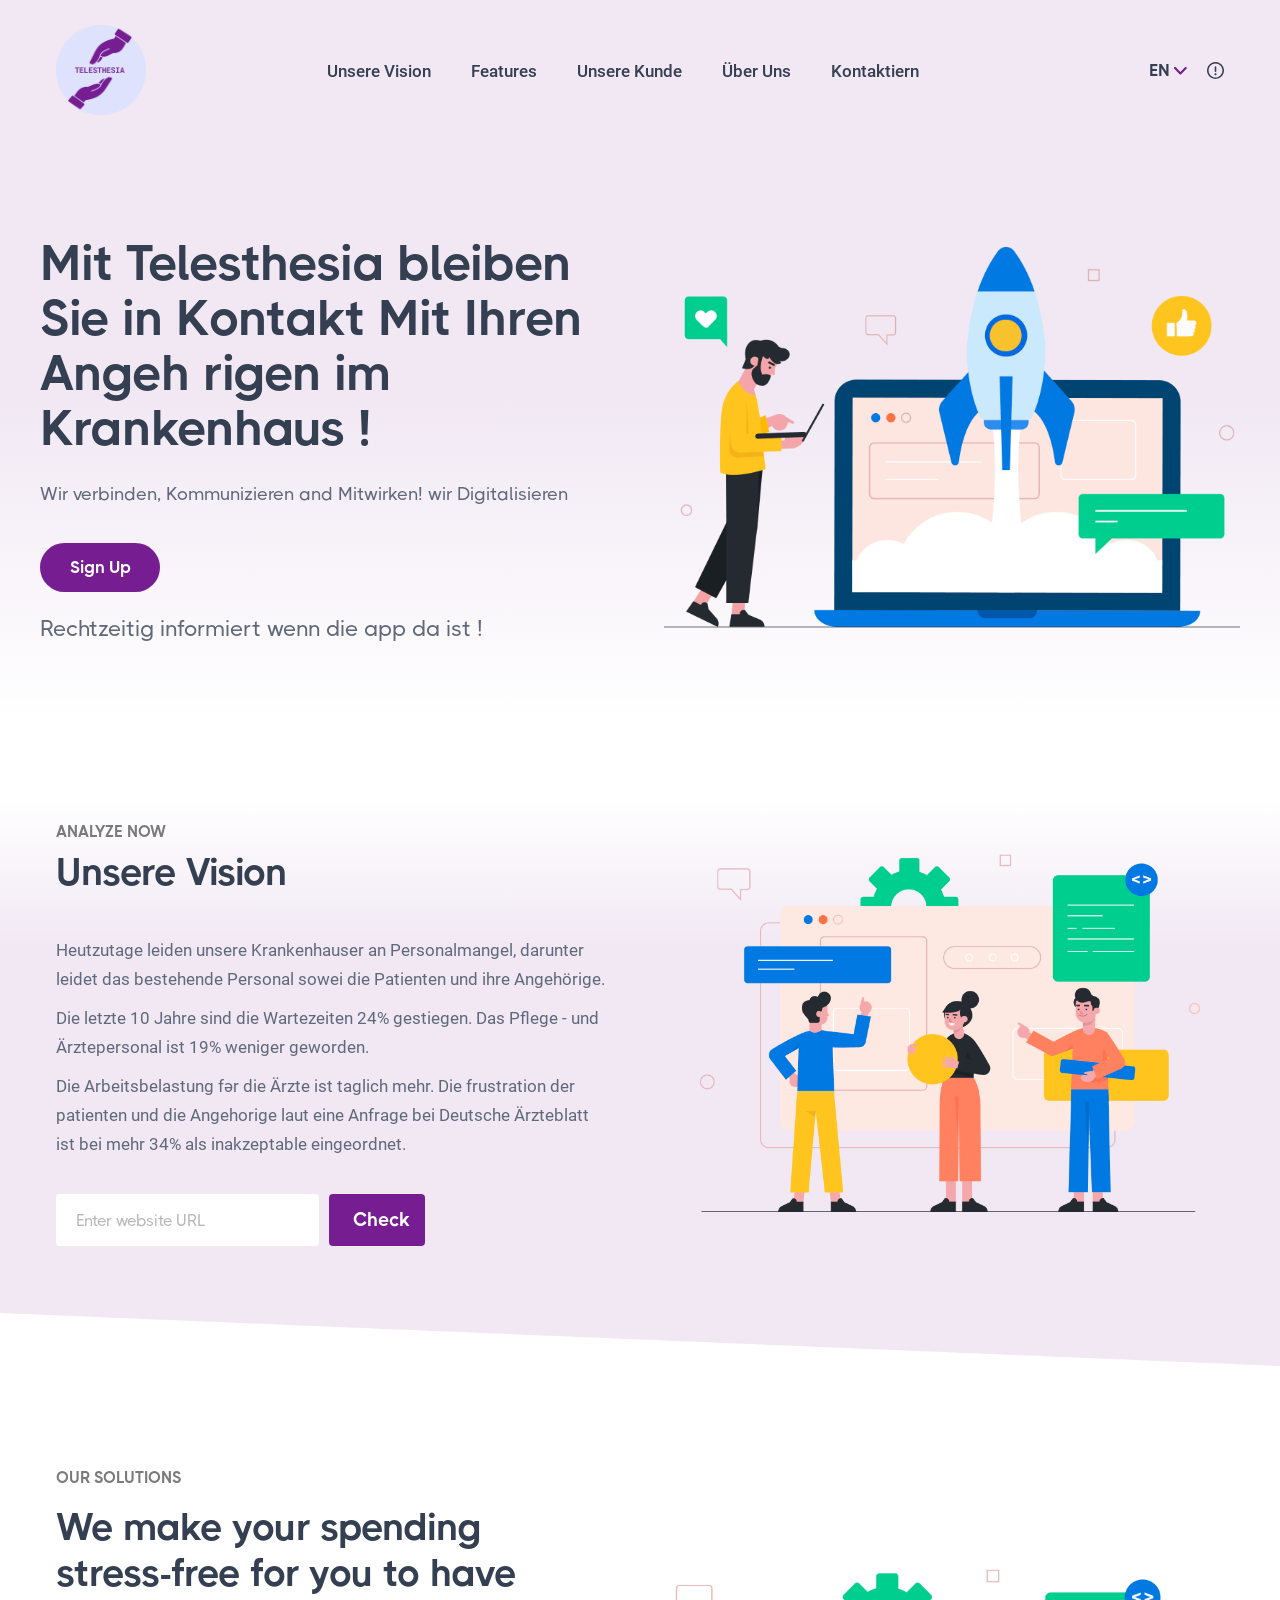
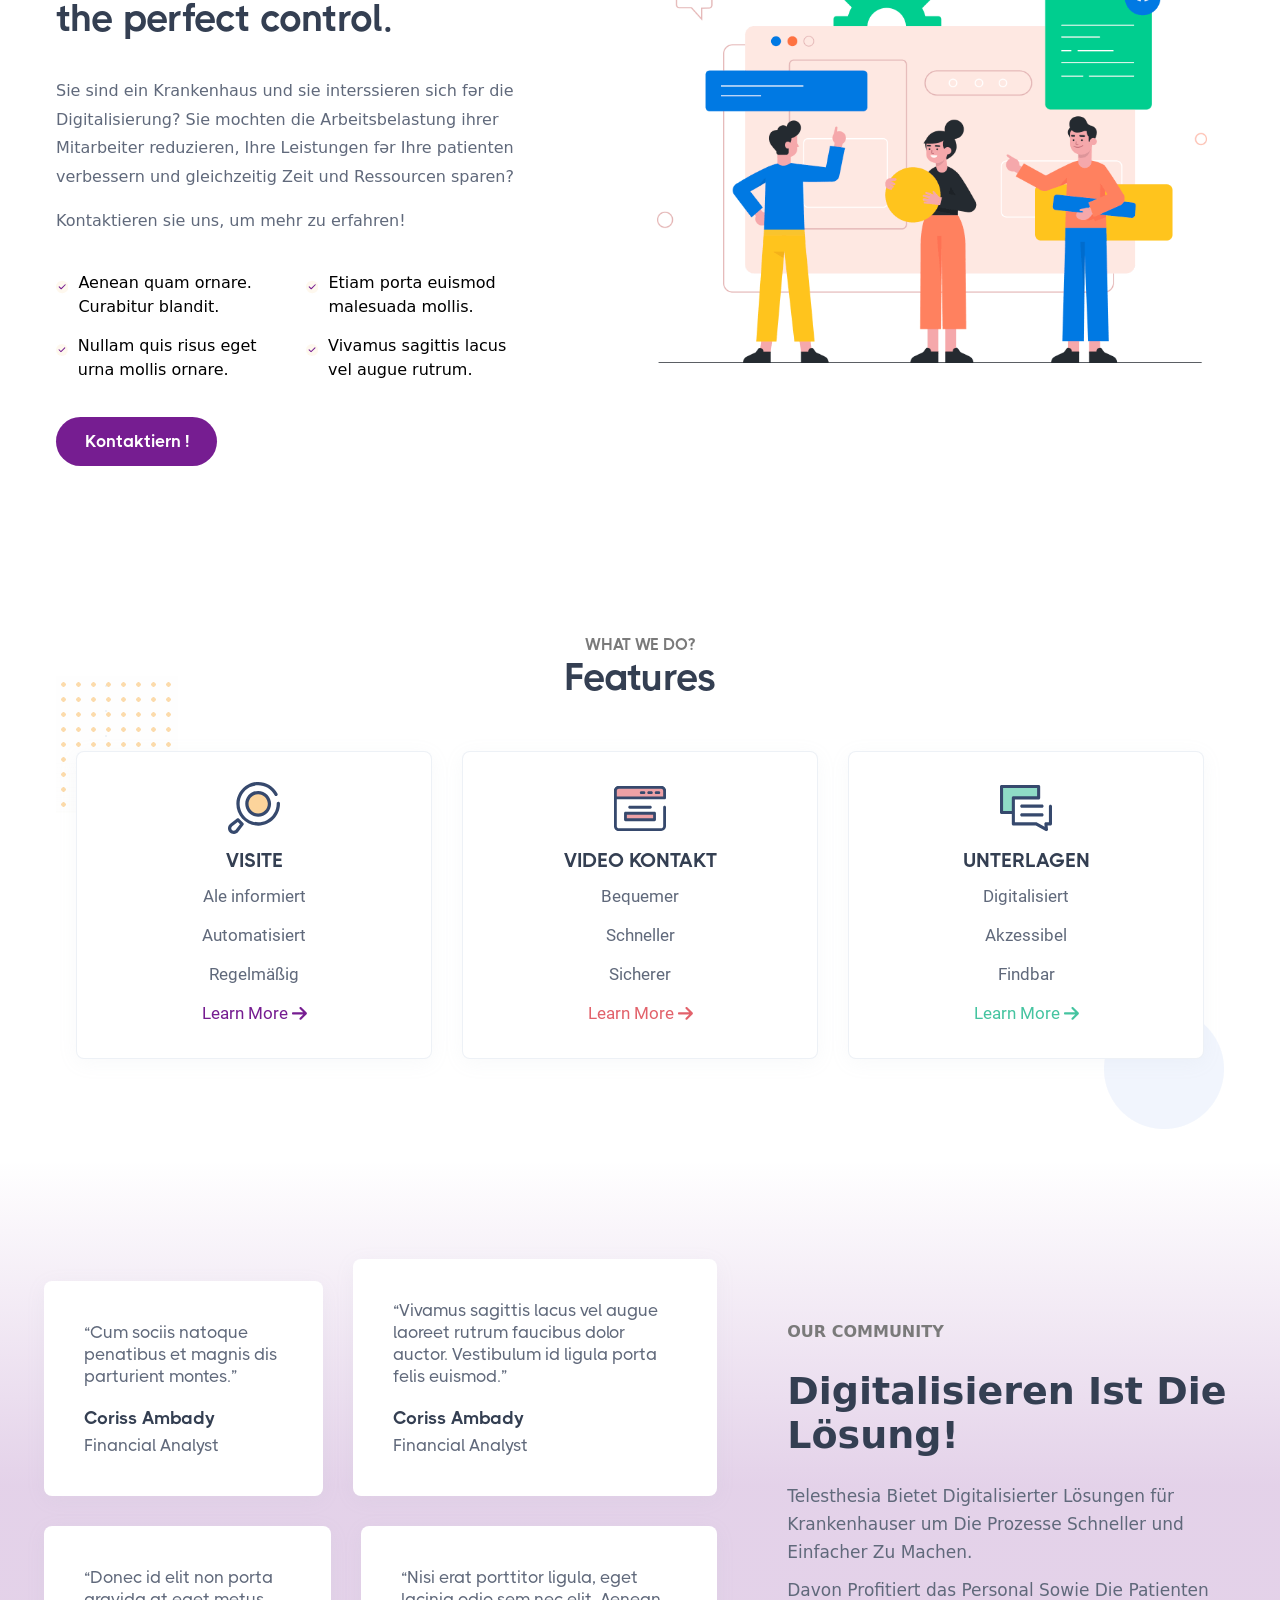
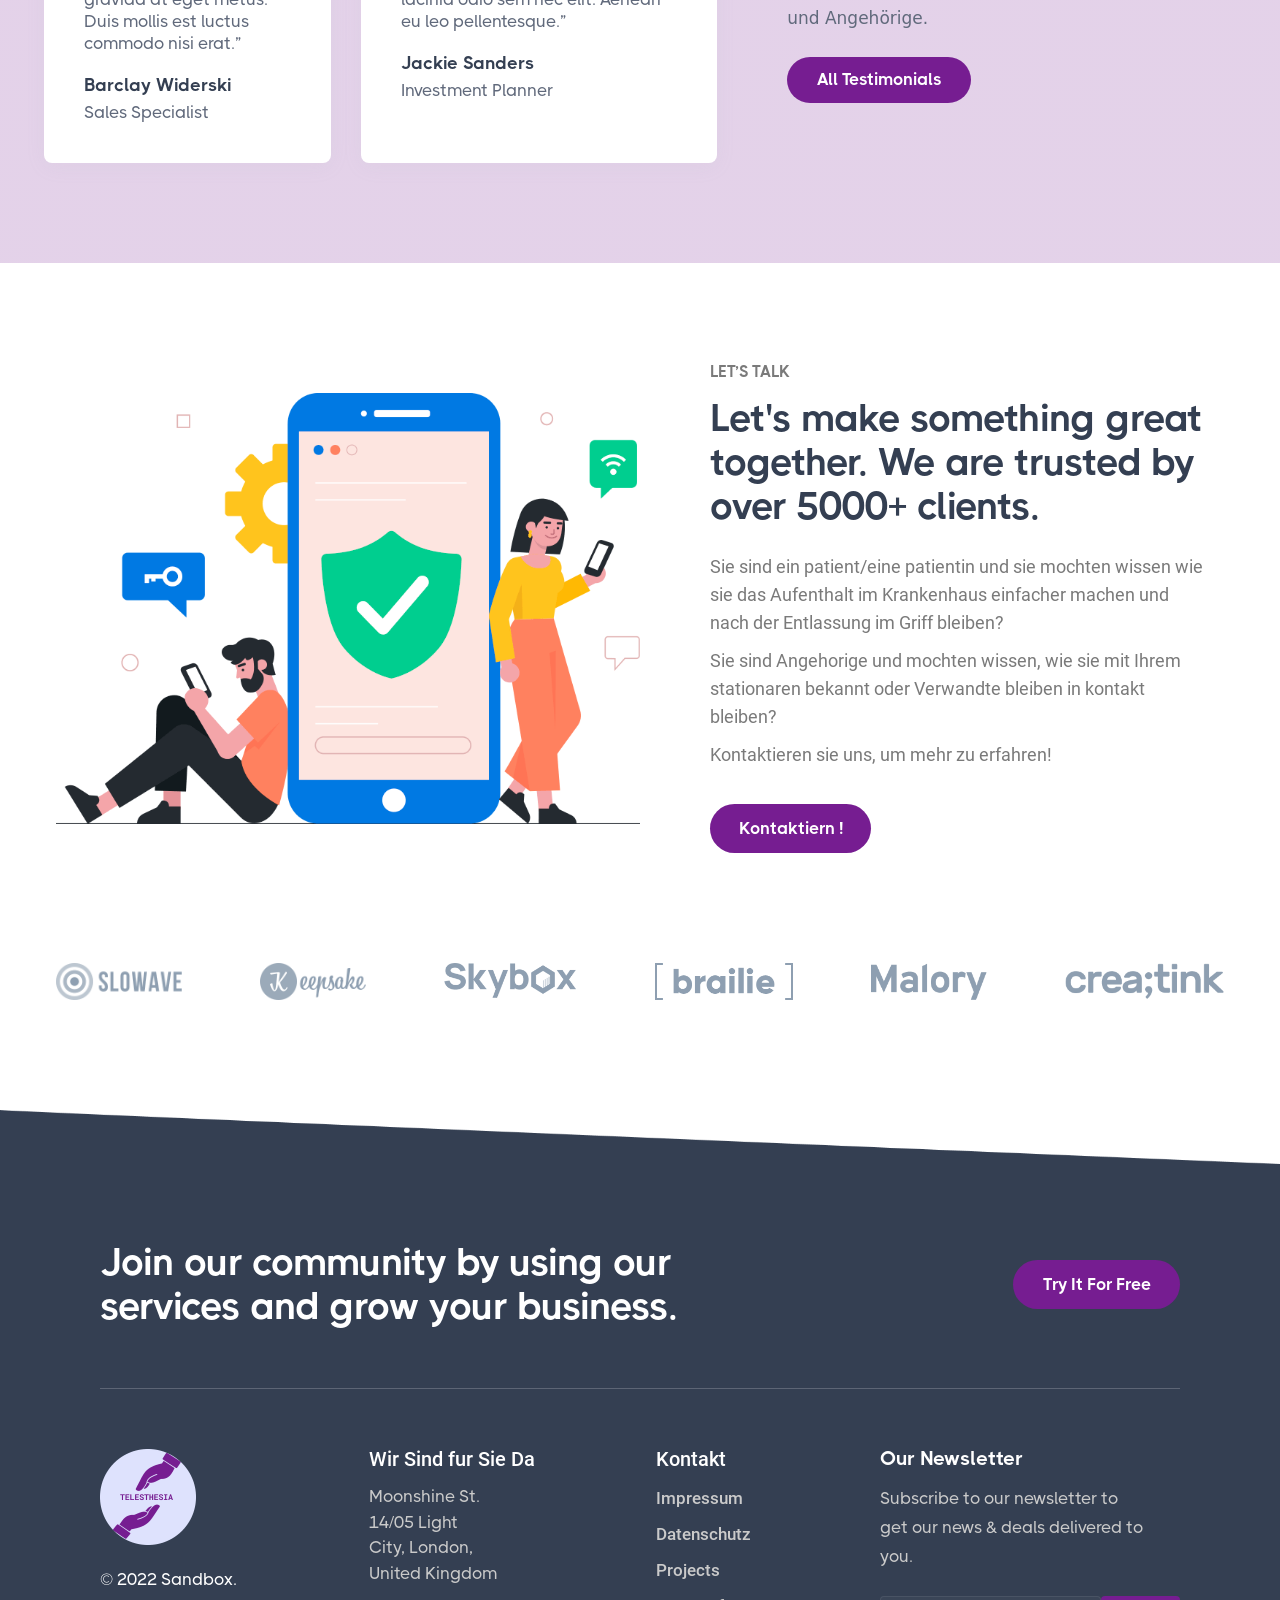
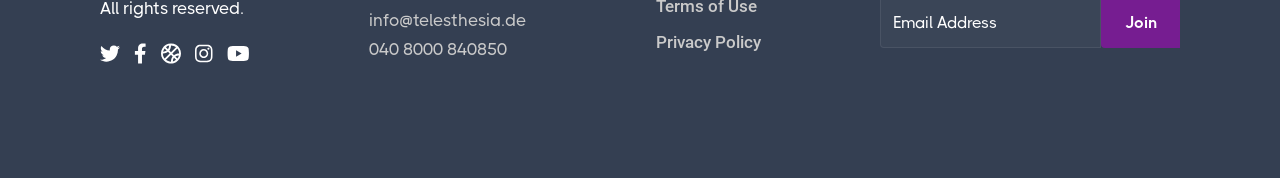
==== commit c44c145f: "Accessibility changes" ====
--- a/index.html
+++ b/index.html
@@ -7,9 +7,7 @@
   <meta name="viewport" content="width=device-width,initial-scale=1" />
   <title>TELESTHESIA</title>
   <link rel="stylesheet" href="./assets/css/output.css" />
-
 </head>
-
 <body class="overflow-x-hidden">
   <header id="navbar"
     class="w-full h-auto py-10 items-center lg:py-20 bg-transparent fixed top-0 left-0 z-50 transition-all duration-300">
@@ -19,7 +17,7 @@
         class="inner relative flex justify-between items-center xxsm:w-full xsm:w-full sm:w-full w-full h-60 lg:h-100">
 
         <a href="#" class="w-60 h-60 lg:w-90 lg:h-90 shrink-0 flex items-center">
-          <img src="./assets/images/LOGO@2x.png" alt="logo" class="w-full h-auto object-contain">
+          <img src="./assets/images/LOGO@2x.png" alt="nav-logo" class="w-full h-auto object-contain">
         </a>
 
         <nav id="mobile-menu"
@@ -56,7 +54,7 @@
         <div class="flex flex-row items-center gap-10 sm:gap-20">
 
           <div class="h-30 w-30">
-            <button id="menu-btn" class="block lg:hidden text-primary focus:outline-none z-50">
+            <button id="menu-btn" class="block lg:hidden text-primary focus:outline-none z-50"  aria-label=" menu button">
               <svg class="w-30 h-30 sm:w-30 sm:h-30" fill="none" stroke="currentColor" viewBox="0 0 24 24"
                 xmlns="http://www.w3.org/2000/svg">
                 <path stroke-linecap="round" stroke-linejoin="round" stroke-width="2" d="M4 6h16M4 12h16M4 18h16">
@@ -145,7 +143,7 @@
           </div>
 
           <div class="hero-img w-full lg:w-1/2 flex justify-center lg:justify-end"> <img
-              src="./assets/images/54e0adab4e2e31ee8f7c35c6099d3b1ac47a106c.png" alt=""
+              src="./assets/images/54e0adab4e2e31ee8f7c35c6099d3b1ac47a106c.png" alt=" bg-img"
               class="w-full max-w-600 lg:max-w-none h-auto object-contain">
           </div>
 
@@ -187,7 +185,7 @@
 
             <div class="input flex w-full">
               <form class="flex flex-wrap gap-10 w-full">
-                <input type="text" placeholder="Enter website URL" id="search" name="search" class="w-full max-w-263" />
+                <input type="text" aria-label="add-email" placeholder="Enter website URL" id="search" name="search" class="w-full max-w-263" />
                 <button type="submit" name="submit"
                   class="font-thicccboi font-bold text-[19px] text-white hover:text-primary">
                   Check</button>
@@ -799,7 +797,7 @@
 
               <div class="w-full h-auto lg:h-52">
                 <form class="flex flex-col sm:flex-row gap-10 sm:gap-0">
-                  <input type="text" placeholder="Email Address" name="footer-email" id="footer-email"
+                  <input type="text"aria-label="footer-add-email" placeholder="Email Address" name="footer-email" id="footer-email"
                     class="placeholder:text-white placeholder:font-medium placeholder:text-[16px] placeholder:leading-19 placeholder:font-thicccboi py-10 px-12 w-full sm:w-221 h-52 rounded-t-sm rounded-bl-sm border-white/8 border bg-white/3">
                   <button type="submit" id="" name=""
                     class=" w-80 h-52 bg-primary py-10 px-12 rounded-t-sm rounded-bl-sm cursor-pointer transition-all duration-300 ease-in-out hover:text-primary  hover:bg-white  hover:border-primary font-thicccboi font-bold text-[16px] leading-19 text-white">
--- a/assets/css/output.css
+++ b/assets/css/output.css
@@ -35,7 +35,7 @@
     --color-primary: #761D91;
     --color-heading: #343F52;
     --color-subtext: #60697B;
-    --color-secondary: #AAB0BC;
+    --color-secondary: #7A7A7A;
   }
 }
 @layer base {
@@ -217,41 +217,17 @@
   .right-0 {
     right: calc(var(--spacing) * 0);
   }
-  .right-10 {
-    right: calc(var(--spacing) * 10);
-  }
-  .right-20 {
-    right: calc(var(--spacing) * 20);
-  }
   .right-25 {
     right: calc(var(--spacing) * 25);
   }
-  .right-30 {
-    right: calc(var(--spacing) * 30);
-  }
-  .right-60 {
-    right: calc(var(--spacing) * 60);
-  }
   .-bottom-70 {
     bottom: calc(var(--spacing) * -70);
   }
   .bottom-0 {
     bottom: calc(var(--spacing) * 0);
   }
-  .bottom-20 {
-    bottom: calc(var(--spacing) * 20);
-  }
-  .bottom-30 {
-    bottom: calc(var(--spacing) * 30);
-  }
   .bottom-40 {
     bottom: calc(var(--spacing) * 40);
-  }
-  .bottom-45 {
-    bottom: calc(var(--spacing) * 45);
-  }
-  .bottom-50 {
-    bottom: calc(var(--spacing) * 50);
   }
   .left-0 {
     left: calc(var(--spacing) * 0);
@@ -349,9 +325,6 @@
   .h-49 {
     height: calc(var(--spacing) * 49);
   }
-  .h-50 {
-    height: calc(var(--spacing) * 50);
-  }
   .h-52 {
     height: calc(var(--spacing) * 52);
   }
@@ -364,33 +337,21 @@
   .h-auto {
     height: auto;
   }
-  .w-1 {
-    width: calc(var(--spacing) * 1);
-  }
   .w-30 {
     width: calc(var(--spacing) * 30);
   }
   .w-40 {
     width: calc(var(--spacing) * 40);
   }
-  .w-50 {
-    width: calc(var(--spacing) * 50);
-  }
   .w-60 {
     width: calc(var(--spacing) * 60);
   }
   .w-80 {
     width: calc(var(--spacing) * 80);
   }
-  .w-95 {
-    width: calc(var(--spacing) * 95);
-  }
   .w-96 {
     width: calc(var(--spacing) * 96);
   }
-  .w-100 {
-    width: calc(var(--spacing) * 100);
-  }
   .w-120 {
     width: calc(var(--spacing) * 120);
   }
@@ -439,14 +400,8 @@
   .min-w-80 {
     min-width: calc(var(--spacing) * 80);
   }
-  .flex-shrink {
-    flex-shrink: 1;
-  }
   .shrink-0 {
     flex-shrink: 0;
-  }
-  .flex-grow {
-    flex-grow: 1;
   }
   .grow {
     flex-grow: 1;
@@ -468,9 +423,6 @@
   .cursor-pointer {
     cursor: pointer;
   }
-  .resize {
-    resize: both;
-  }
   .snap-x {
     scroll-snap-type: x var(--tw-scroll-snap-strictness);
   }
@@ -563,9 +515,6 @@
   }
   .overflow-x-hidden {
     overflow-x: hidden;
-  }
-  .rounded {
-    border-radius: 0.25rem;
   }
   .rounded-\[100px\] {
     border-radius: 100px;
@@ -594,10 +543,6 @@
     border-style: var(--tw-border-style);
     border-width: 1px;
   }
-  .border-2 {
-    border-style: var(--tw-border-style);
-    border-width: 2px;
-  }
   .border-t {
     border-top-style: var(--tw-border-style);
     border-top-width: 1px;
@@ -611,9 +556,6 @@
   }
   .border-transparent {
     border-color: transparent;
-  }
-  .border-white {
-    border-color: var(--color-white);
   }
   .border-white\/8 {
     border-color: color-mix(in srgb, #FFFFFF 8%, transparent);
@@ -823,9 +765,6 @@
   .text-white {
     color: var(--color-white);
   }
-  .underline {
-    text-decoration-line: underline;
-  }
   .opacity-0 {
     opacity: 0%;
   }
@@ -839,10 +778,6 @@
     --tw-shadow: 0px 4px 20px 0px var(--tw-shadow-color, #ABB1BD14);
     box-shadow: var(--tw-inset-shadow), var(--tw-inset-ring-shadow), var(--tw-ring-offset-shadow), var(--tw-ring-shadow), var(--tw-shadow);
   }
-  .shadow-\[0px_4px_20px_0px_\#ABB1BD50\] {
-    --tw-shadow: 0px 4px 20px 0px var(--tw-shadow-color, #ABB1BD50);
-    box-shadow: var(--tw-inset-shadow), var(--tw-inset-ring-shadow), var(--tw-ring-offset-shadow), var(--tw-ring-shadow), var(--tw-shadow);
-  }
   .shadow-lg {
     --tw-shadow: 0 10px 15px -3px var(--tw-shadow-color, rgb(0 0 0 / 0.1)), 0 4px 6px -4px var(--tw-shadow-color, rgb(0 0 0 / 0.1));
     box-shadow: var(--tw-inset-shadow), var(--tw-inset-ring-shadow), var(--tw-ring-offset-shadow), var(--tw-ring-shadow), var(--tw-shadow);
@@ -854,15 +789,6 @@
   .shadow-xl {
     --tw-shadow: 0 20px 25px -5px var(--tw-shadow-color, rgb(0 0 0 / 0.1)), 0 8px 10px -6px var(--tw-shadow-color, rgb(0 0 0 / 0.1));
     box-shadow: var(--tw-inset-shadow), var(--tw-inset-ring-shadow), var(--tw-ring-offset-shadow), var(--tw-ring-shadow), var(--tw-shadow);
-  }
-  .outline {
-    outline-style: var(--tw-outline-style);
-    outline-width: 1px;
-  }
-  .transition {
-    transition-property: color, background-color, border-color, outline-color, text-decoration-color, fill, stroke, --tw-gradient-from, --tw-gradient-via, --tw-gradient-to, opacity, box-shadow, transform, translate, scale, rotate, filter, -webkit-backdrop-filter, backdrop-filter, display, content-visibility, overlay, pointer-events;
-    transition-timing-function: var(--tw-ease, var(--default-transition-timing-function));
-    transition-duration: var(--tw-duration, var(--default-transition-duration));
   }
   .transition-all {
     transition-property: all;
@@ -930,14 +856,6 @@
       }
     }
   }
-  .hover\:border-b-2 {
-    &:hover {
-      @media (hover: hover) {
-        border-bottom-style: var(--tw-border-style);
-        border-bottom-width: 2px;
-      }
-    }
-  }
   .hover\:border-primary {
     &:hover {
       @media (hover: hover) {
@@ -959,13 +877,6 @@
       }
     }
   }
-  .hover\:border-b-white {
-    &:hover {
-      @media (hover: hover) {
-        border-bottom-color: var(--color-white);
-      }
-    }
-  }
   .hover\:bg-body {
     &:hover {
       @media (hover: hover) {
@@ -1024,19 +935,9 @@
       width: 100%;
     }
   }
-  .sm\:right-30 {
-    @media (width >= 576px) {
-      right: calc(var(--spacing) * 30);
-    }
-  }
   .sm\:right-70 {
     @media (width >= 576px) {
       right: calc(var(--spacing) * 70);
-    }
-  }
-  .sm\:bottom-30 {
-    @media (width >= 576px) {
-      bottom: calc(var(--spacing) * 30);
     }
   }
   .sm\:bottom-60 {
@@ -1823,11 +1724,6 @@
   syntax: "*";
   inherits: false;
   initial-value: 0 0 #0000;
-}
-@property --tw-outline-style {
-  syntax: "*";
-  inherits: false;
-  initial-value: solid;
 }
 @property --tw-duration {
   syntax: "*";
@@ -1866,7 +1762,6 @@
       --tw-ring-offset-width: 0px;
       --tw-ring-offset-color: #fff;
       --tw-ring-offset-shadow: 0 0 #0000;
-      --tw-outline-style: solid;
       --tw-duration: initial;
       --tw-ease: initial;
     }
